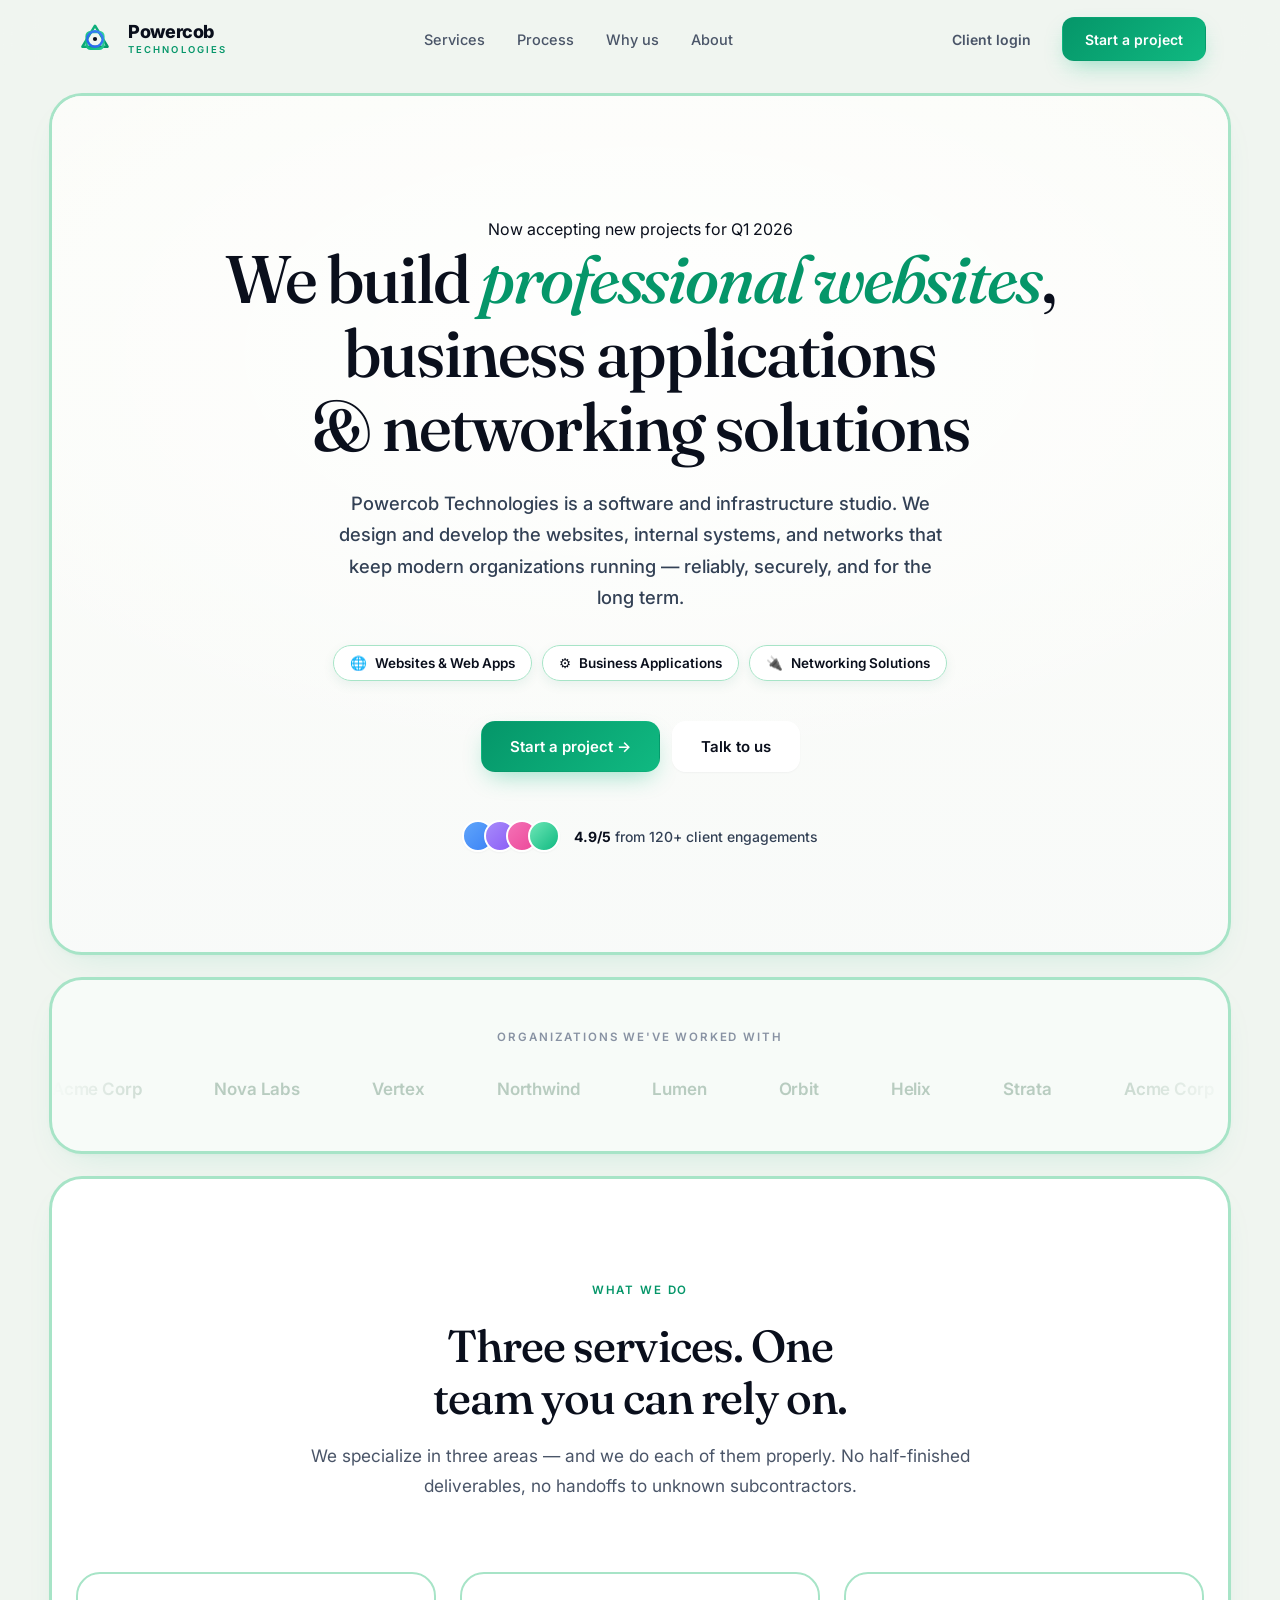
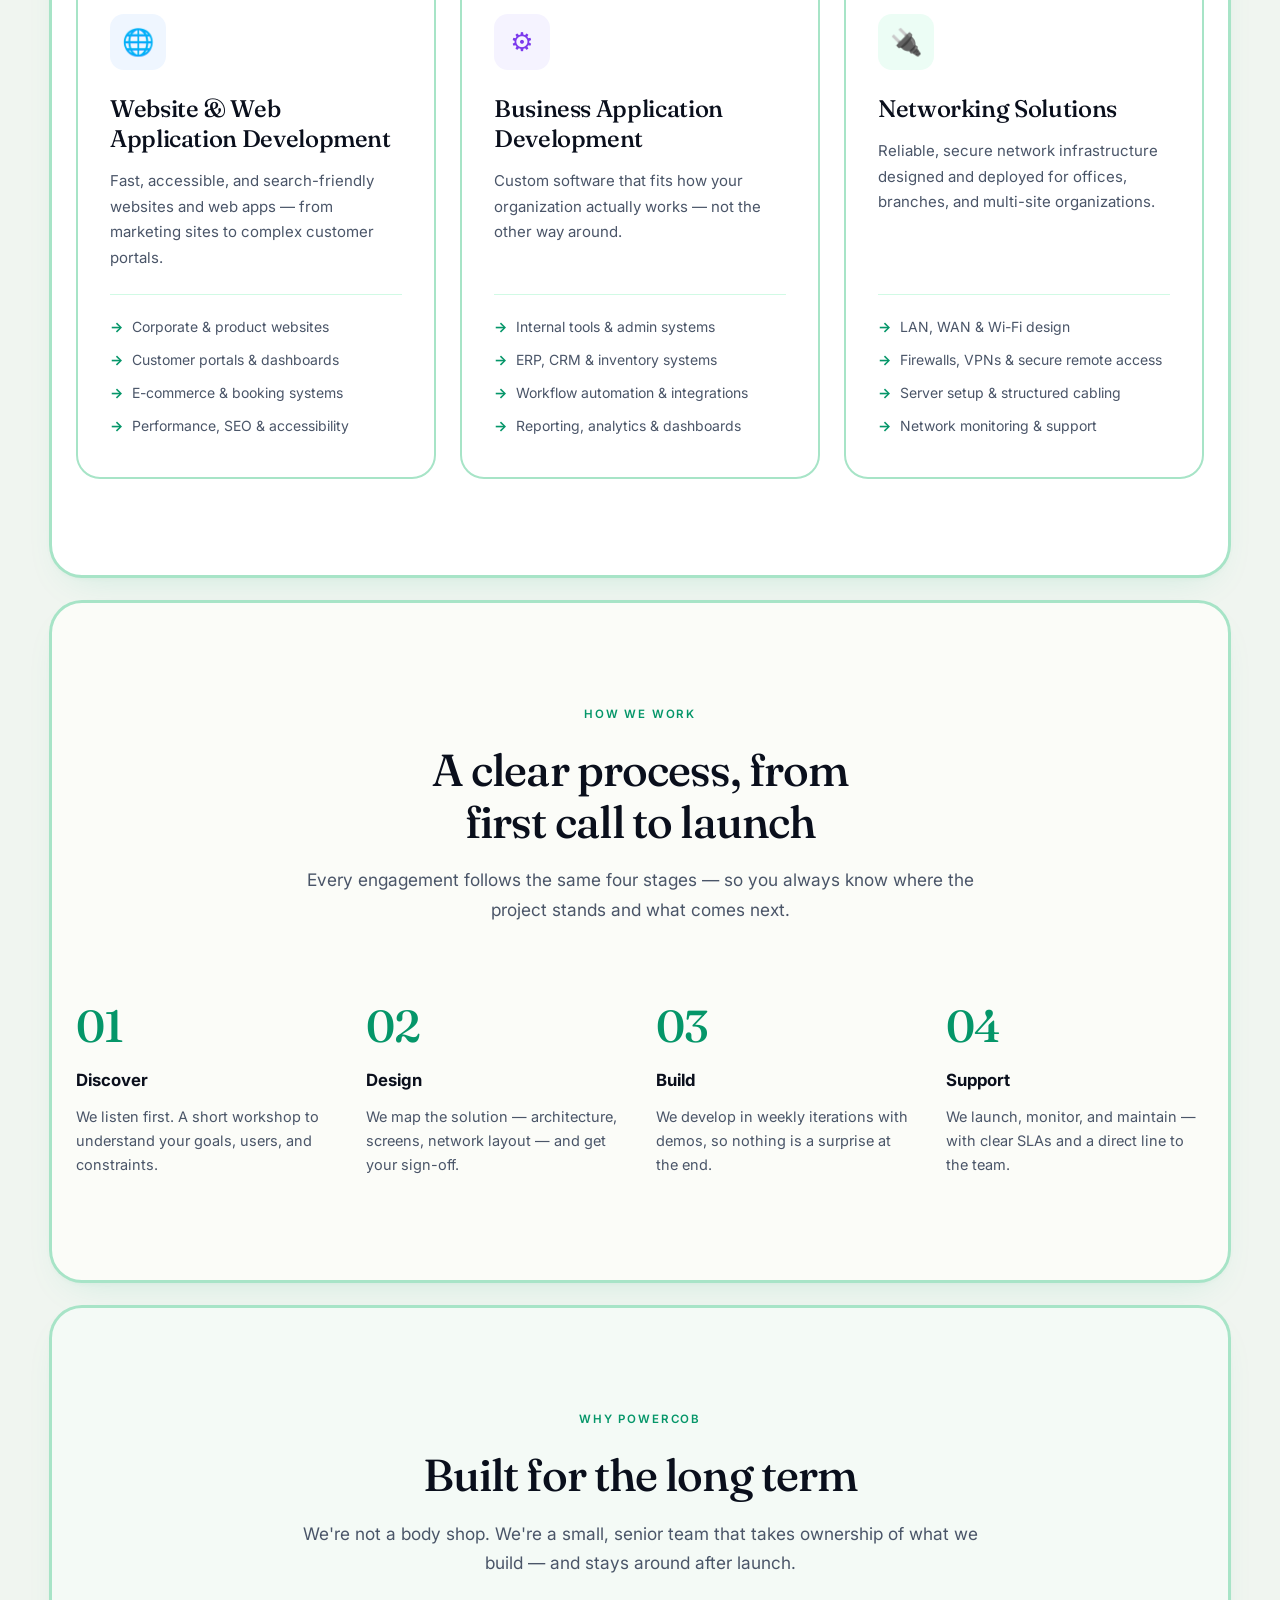
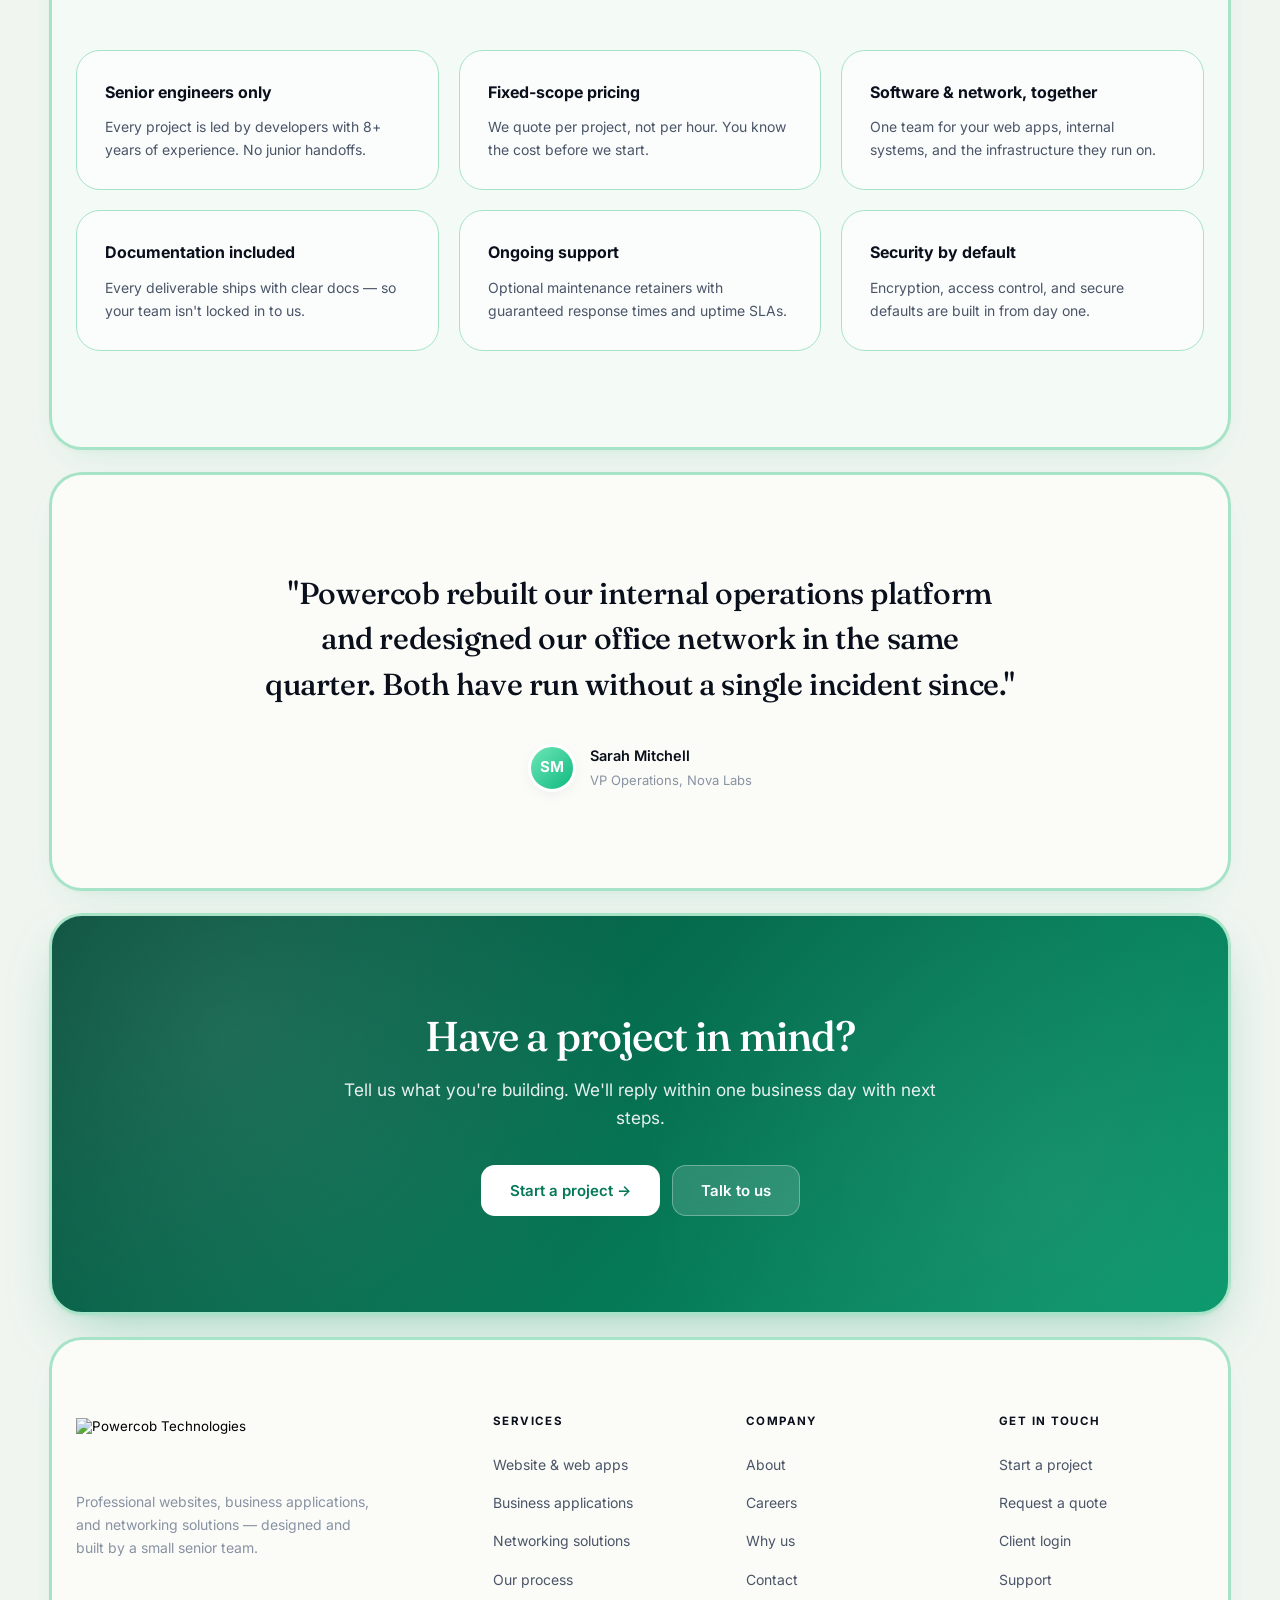
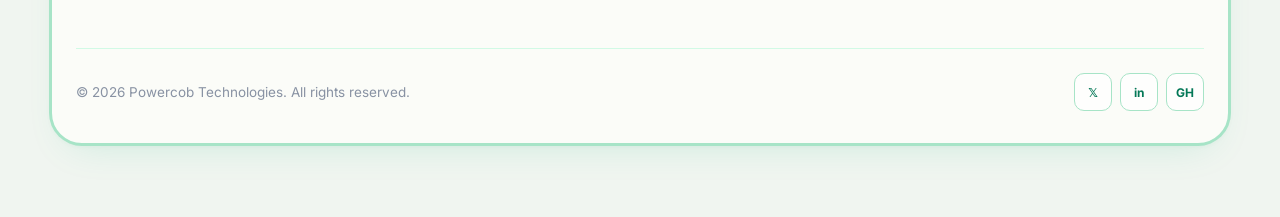
==== index.html @ 44a6273c "Initial commit" ====
<!DOCTYPE html>
<html lang="en">
<head>
  <meta charset="UTF-8" />
  <meta name="viewport" content="width=device-width, initial-scale=1.0" />
  <title>Powercob Technologies — Websites, Business Apps & Networking Solutions</title>
  <meta name="description" content="Powercob Technologies develops professional websites, business applications, and networking solutions for organizations that need reliable, well-built software and infrastructure." />

  <link rel="icon" href="data:image/svg+xml,<svg xmlns='http://www.w3.org/2000/svg' viewBox='0 0 100 100'><defs><linearGradient id='g' x1='0' y1='0' x2='1' y2='1'><stop offset='0%25' stop-color='%2310b981'/><stop offset='100%25' stop-color='%232563eb'/></linearGradient></defs><rect width='100' height='100' rx='22' fill='url(%23g)'/><g fill='none' stroke='%23fff' stroke-width='7' stroke-linecap='round' stroke-linejoin='round'><path d='M35 32 L35 68 L62 50 Z'/><circle cx='68' cy='32' r='7'/><circle cx='68' cy='68' r='7'/></g></svg>" />

  <!-- Preload the hero image for instant sharp render -->
  <link rel="preload" as="image" href="https://i.postimg.cc/dVnPD75R/Powercob-Technologies-Office-Hero.png" fetchpriority="high" />

  <link rel="preconnect" href="https://fonts.googleapis.com" />
  <link rel="preconnect" href="https://fonts.gstatic.com" crossorigin />
  <link href="https://fonts.googleapis.com/css2?family=Inter:wght@400;500;600;700;800&family=Fraunces:opsz,wght@9..144,400;9..144,500;9..144,600&display=swap" rel="stylesheet" />

  <style>
    /* ============================================================
       TOKENS
    ============================================================ */
    :root {
      --page-bg: #f0f5f0;
      --panel: #ffffff;
      --panel-soft: #f7fbf8;
      --panel-warm: #fbfcf8;
      --panel-cool: #f4faf6;

      --green: #10b981;
      --green-2: #059669;
      --green-deep: #047857;
      --green-soft: #d1fae5;
      --green-glow: rgba(16, 185, 129, .18);
      --green-border: #a7e4c7;
      --green-border-strong: #6ee7b7;

      --border: #e6e9ef;
      --border-strong: #d1d7e0;
      --text: #0a0f1c;
      --text-soft: #4a5568;
      --muted: #8892a3;

      --radius-panel: 32px;
      --radius-lg: 24px;
      --radius: 16px;
      --maxw: 1180px;
      --gutter: 24px;

      --shadow-sm: 0 1px 2px rgba(15,23,42,.04);
      --shadow-md: 0 4px 16px -4px rgba(15,23,42,.08);
      --shadow-lg: 0 24px 60px -20px rgba(15,23,42,.14);
      --shadow-panel:
        0 0 0 1px var(--green-border),
        0 2px 4px rgba(4,120,87,.04),
        0 16px 40px -20px var(--green-glow);

      /* Hero background image */
      --hero-image: url("https://i.postimg.cc/dVnPD75R/Powercob-Technologies-Office-Hero.png");
    }

    /* ============================================================
       RESET
    ============================================================ */
    *, *::before, *::after { box-sizing: border-box; margin: 0; padding: 0; }
    html { scroll-behavior: smooth; -webkit-text-size-adjust: 100%; }
    body {
      font-family: "Inter", system-ui, -apple-system, sans-serif;
      background: var(--page-bg);
      color: var(--text);
      -webkit-font-smoothing: antialiased;
      line-height: 1.65;
      overflow-x: hidden;
      padding-bottom: 48px;
    }
    body.modal-open { overflow: hidden; }
    body.splash-active { overflow: hidden; }
    img, svg { max-width: 100%; display: block; }
    a { color: inherit; text-decoration: none; }
    ul { list-style: none; }
    button { font-family: inherit; cursor: pointer; }

    .container {
      max-width: var(--maxw);
      margin: 0 auto;
      padding: 0 var(--gutter);
      width: 100%;
    }

    /* ============================================================
       SPLASH
    ============================================================ */
    .splash {
      position: fixed; inset: 0; z-index: 9999;
      display: flex; align-items: center; justify-content: center; flex-direction: column;
      background:
        radial-gradient(ellipse 70% 60% at 50% 40%, rgba(16,185,129,.18), transparent 70%),
        radial-gradient(ellipse 50% 50% at 80% 20%, rgba(37,99,235,.12), transparent 70%),
        #0a1f17;
      color: #fff;
      transition: opacity .8s ease, visibility .8s;
      cursor: pointer;
    }
    .splash.fade-out { opacity: 0; visibility: hidden; pointer-events: none; }
    .splash::before {
      content: "";
      position: absolute; inset: 0;
      background-image:
        linear-gradient(rgba(16,185,129,.06) 1px, transparent 1px),
        linear-gradient(90deg, rgba(16,185,129,.06) 1px, transparent 1px);
      background-size: 48px 48px;
      mask-image: radial-gradient(ellipse 70% 60% at 50% 50%, #000 30%, transparent 75%);
      -webkit-mask-image: radial-gradient(ellipse 70% 60% at 50% 50%, #000 30%, transparent 75%);
      pointer-events: none;
    }
    .splash-inner {
      position: relative; z-index: 1;
      display: flex; flex-direction: column; align-items: center; gap: 40px;
    }
    .splash-logo {
      width: clamp(140px, 22vw, 220px); height: auto;
      animation: logoAppear 1.2s cubic-bezier(.2,.8,.2,1) both;
      filter: drop-shadow(0 20px 60px rgba(16,185,129,.45));
    }
    .splash-logo .draw-shape {
      stroke-dasharray: 200; stroke-dashoffset: 200;
      animation: drawStroke 1.6s cubic-bezier(.2,.8,.2,1) forwards;
    }
    .splash-logo .draw-shape:nth-child(1) { animation-delay: .3s; }
    .splash-logo .draw-shape:nth-child(2) { animation-delay: .55s; }
    .splash-logo .draw-shape:nth-child(3) { animation-delay: .8s; }
    .splash-logo .draw-shape:nth-child(4) { animation-delay: 1.05s; }
    .splash-logo .draw-shape:nth-child(5) { animation-delay: 1.3s; }
    @keyframes drawStroke { to { stroke-dashoffset: 0; } }
    @keyframes logoAppear { from { opacity: 0; transform: scale(.9); } to { opacity: 1; transform: scale(1); } }
    .splash-wordmark {
      text-align: center; opacity: 0;
      animation: fadeUp .8s cubic-bezier(.2,.8,.2,1) 1.8s forwards;
    }
    .splash-wordmark h1 {
      font-family: "Fraunces", Georgia, serif;
      font-size: clamp(1.4rem, 3.2vw, 2rem);
      font-weight: 500; letter-spacing: -.02em;
      margin-bottom: 10px; color: #fff;
    }
    .splash-wordmark p {
      font-size: 11.5px; font-weight: 600;
      letter-spacing: .32em; text-transform: uppercase;
      color: var(--green-border-strong);
    }
    @keyframes fadeUp { from { opacity: 0; transform: translateY(8px); } to { opacity: 1; transform: none; } }
    .splash-bar {
      width: clamp(180px, 32vw, 280px); height: 2px;
      background: rgba(255,255,255,.12);
      border-radius: 999px; overflow: hidden;
      opacity: 0;
      animation: fadeUp .6s ease 2.2s forwards;
    }
    .splash-bar::after {
      content: ""; display: block; height: 100%; width: 0;
      background: linear-gradient(90deg, var(--green), var(--green-border-strong));
      border-radius: 999px;
      animation: loadBar 2.6s cubic-bezier(.4,0,.2,1) 2.2s forwards;
    }
    @keyframes loadBar { to { width: 100%; } }
    .splash-skip {
      position: absolute; bottom: 32px; left: 50%; transform: translateX(-50%);
      font-size: 11.5px; letter-spacing: .18em; text-transform: uppercase;
      color: rgba(255,255,255,.4);
      opacity: 0;
      animation: fadeUp .6s ease 2.8s forwards;
      z-index: 1;
    }
    @media (prefers-reduced-motion: reduce) {
      .splash-logo .draw-shape { animation: none; stroke-dashoffset: 0; }
      .splash-logo { animation: none; opacity: 1; }
      .splash-wordmark { animation: none; opacity: 1; }
      .splash-bar { animation: none; opacity: 1; }
      .splash-bar::after { animation: none; width: 100%; }
      .splash-skip { animation: none; opacity: 1; }
      .splash { transition: none; }
    }

    /* ============================================================
       BUTTONS
    ============================================================ */
    .btn {
      display: inline-flex; align-items: center; justify-content: center; gap: 8px;
      padding: 12px 22px; border-radius: 12px; font-weight: 600; font-size: 14px;
      transition: transform .2s cubic-bezier(.2,.8,.2,1), box-shadow .2s, background .2s, border-color .2s;
      border: 1px solid transparent; white-space: nowrap;
      min-height: 44px;
    }
    .btn:disabled { opacity: .6; cursor: not-allowed; transform: none !important; }
    .btn-primary { background: var(--text); color: #fff; box-shadow: 0 8px 20px -8px rgba(10,15,28,.4); }
    .btn-primary:hover { transform: translateY(-2px); box-shadow: 0 14px 28px -8px rgba(10,15,28,.5); background: #1a2333; }
    .btn-gradient {
      background: linear-gradient(135deg, var(--green-2), var(--green));
      color: #fff;
      box-shadow: 0 10px 24px -8px rgba(16,185,129,.45);
    }
    .btn-gradient:hover { transform: translateY(-2px); box-shadow: 0 16px 32px -8px rgba(16,185,129,.55); }
    .btn-ghost { color: var(--text-soft); background: transparent; }
    .btn-ghost:hover { color: var(--text); background: rgba(10,15,28,.05); }
    .btn-outline {
      background: #fff; color: var(--text);
      border-color: var(--border-strong);
      box-shadow: var(--shadow-sm);
    }
    .btn-outline:hover { border-color: var(--green-2); color: var(--green-deep); transform: translateY(-2px); box-shadow: var(--shadow-md); }
    .btn-lg { padding: 15px 28px; font-size: 15px; border-radius: 14px; min-height: 50px; }
    .btn-block { width: 100%; }
    .btn-white { background: #fff; color: var(--green-deep); }
    .btn-white:hover { background: #f4f6f9; transform: translateY(-2px); }
    .btn-glass {
      background: rgba(255,255,255,.15); color: #fff;
      border-color: rgba(255,255,255,.3);
      backdrop-filter: blur(10px);
    }
    .btn-glass:hover { background: rgba(255,255,255,.25); transform: translateY(-2px); }

    .spinner {
      width: 16px; height: 16px;
      border: 2px solid rgba(255,255,255,.4);
      border-top-color: #fff;
      border-radius: 50%;
      animation: spin .8s linear infinite;
    }
    @keyframes spin { to { transform: rotate(360deg); } }

    /* ============================================================
       HEADER
    ============================================================ */
    .site-header {
      position: fixed; inset: 0 0 auto 0; z-index: 100;
      transition: background .3s, box-shadow .3s, backdrop-filter .3s;
      background: rgba(240,245,240,.6);
      backdrop-filter: blur(16px);
      -webkit-backdrop-filter: blur(16px);
    }
    .site-header.scrolled {
      background: rgba(240,245,240,.94);
      box-shadow: 0 1px 0 rgba(16,185,129,.18), 0 8px 24px -16px rgba(15,23,42,.12);
    }
    .header-inner {
      display: flex; align-items: center; justify-content: space-between;
      height: 78px;
    }

    .logo { display: inline-flex; align-items: center; gap: 12px; }
    .logo-mark {
      width: 42px; height: 42px;
      display: block; flex-shrink: 0;
      transition: transform .3s;
    }
    .logo:hover .logo-mark { transform: rotate(-6deg) scale(1.05); }
    .logo-text { display: flex; flex-direction: column; line-height: 1; }
    .logo-text strong {
      font-family: "Inter", system-ui, sans-serif;
      font-size: 18px; font-weight: 800;
      letter-spacing: -.02em; color: var(--text);
    }
    .logo-text span {
      font-size: 9.5px; font-weight: 600;
      letter-spacing: .22em; text-transform: uppercase;
      color: var(--green-2); margin-top: 4px;
    }

    .main-nav ul { display: flex; gap: 4px; }
    .main-nav a, .main-nav button {
      color: var(--text-soft); font-size: 14.5px; font-weight: 500;
      padding: 8px 14px; border-radius: 8px;
      transition: color .2s, background .2s;
      background: transparent; border: 0;
    }
    .main-nav a:hover, .main-nav button:hover { color: var(--green-deep); background: rgba(16,185,129,.1); }

    .header-actions { display: flex; align-items: center; gap: 8px; }

    .nav-toggle {
      display: none; background: none; border: 0; padding: 10px;
      border-radius: 8px; min-width: 44px; min-height: 44px;
      align-items: center; justify-content: center; flex-direction: column;
    }
    .nav-toggle:hover { background: rgba(10,15,28,.05); }
    .nav-toggle span {
      display: block; width: 22px; height: 2px;
      background: var(--text); margin: 2.5px 0; border-radius: 2px;
      transition: .3s;
    }

    /* ============================================================
       PANELS
    ============================================================ */
    .panel {
      background: var(--panel);
      border: 2px solid var(--green-border);
      border-radius: var(--radius-panel);
      box-shadow: var(--shadow-panel);
      padding: 96px 0;
      margin: 24px auto;
      max-width: var(--maxw);
      overflow: hidden;
      position: relative;
      transition: border-color .3s, box-shadow .3s;
    }
    .panel:hover {
      border-color: var(--green-border-strong);
      box-shadow:
        0 0 0 1px var(--green-border-strong),
        0 2px 4px rgba(4,120,87,.05),
        0 20px 48px -20px rgba(16,185,129,.28);
    }
    .panel-warm { background: var(--panel-warm); }
    .panel-soft { background: var(--panel-soft); }
    .panel-cool { background: var(--panel-cool); }
    .panel-dark {
      background: linear-gradient(135deg, #064e3b 0%, #059669 100%);
      color: #fff; border-color: var(--green-border);
      box-shadow:
        0 0 0 1px var(--green-border),
        0 2px 4px rgba(4,120,87,.08),
        0 24px 60px -20px rgba(5,150,105,.4);
    }
    .panel-dark:hover {
      border-color: var(--green-border-strong);
      box-shadow:
        0 0 0 1px var(--green-border-strong),
        0 24px 60px -20px rgba(5,150,105,.5);
    }
    .panel-dark::before {
      content: "";
      position: absolute; inset: 0;
      background-image:
        radial-gradient(circle at 15% 30%, rgba(255,255,255,.1), transparent 40%),
        radial-gradient(circle at 85% 70%, rgba(255,255,255,.07), transparent 40%);
      pointer-events: none;
    }

    /* ============================================================
       HERO — Fixed Background & Overlay
    ============================================================ */
    .hero-panel {
      margin-top: 94px;
      padding: 120px 0 100px;
      text-align: center;
      position: relative;
      isolation: isolate;
      border-radius: var(--radius-panel);
      overflow: hidden;

      /* Image layer */
      background-image: var(--hero-image);
      background-size: cover;
      background-position: center bottom; /* Keeps the laptop visible at the bottom */
      background-repeat: no-repeat;
      background-color: #f8faf9; 
      image-rendering: -webkit-optimize-contrast;
    }

    /* Gradient Overlay: White at top (for text), clear at bottom (for image) */
    .hero-panel::before {
      content: "";
      position: absolute; inset: 0;
      background: linear-gradient(
        180deg, 
        rgba(251, 252, 248, 0.98) 0%,     /* Solid white top */
        rgba(251, 252, 248, 0.90) 35%,    /* Fades slightly down to the text */
        rgba(251, 252, 248, 0.50) 65%,    /* Lighter in the middle */
        rgba(251, 252, 248, 0.10) 100%    /* Almost clear at the bottom */
      );
      pointer-events: none;
      z-index: 0;
    }

    /* Soft radial glow right behind the text for extra legibility */
    .hero-panel::after {
      content: "";
      position: absolute; inset: 0;
      background: radial-gradient(
        ellipse 70% 50% at 50% 30%,
        rgba(255, 255, 255, 0.9) 0%,
        rgba(255, 255, 255, 0.4) 60%,
        transparent 100%
      );
      pointer-events: none;
      z-index: 0;
    }

    .hero-inner {
      max-width: 900px;
      margin: 0 auto;
      position: relative;
      z-index: 1;
    }

    .hero-title {
      font-family: "Fraunces", Georgia, serif;
      font-size: clamp(2.2rem, 5.5vw, 4.2rem);
      line-height: 1.1;
      letter-spacing: -.03em;
      font-weight: 500;
      color: #0a0f1c;
      text-wrap: balance;
      text-shadow: 0 2px 10px rgba(255, 255, 255, 0.8); /* Softer, wider shadow */
    }
    .hero-title em {
      font-style: italic;
      color: var(--green-2);
    }

    .hero-sub {
      margin: 24px auto 0;
      font-size: clamp(1rem, 1.6vw, 1.15rem);
      line-height: 1.7;
      color: #334155;
      max-width: 640px;
      font-weight: 500;
      text-wrap: pretty;
      text-shadow: 0 1px 8px rgba(255, 255, 255, 1);
    }

    .hero-pillars {
      display: flex; flex-wrap: wrap; justify-content: center;
      gap: 10px; margin-top: 32px;
    }
    
    .pillar {
      display: inline-flex; align-items: center; gap: 8px;
      padding: 9px 16px; border-radius: 999px;
      background: rgba(255,255,255,.95);
      border: 1px solid var(--green-border);
      font-size: 13.5px; font-weight: 600;
      color: var(--text);
      box-shadow: 0 4px 12px rgba(4,120,87,.08);
      backdrop-filter: blur(8px);
      -webkit-backdrop-filter: blur(8px);
      white-space: nowrap;
      transition: border-color .2s, background .2s;
    }
    .pillar:hover { border-color: var(--green-border-strong); background: #fff; transform: translateY(-1px); }

    .hero-ctas {
      display: flex; gap: 12px; margin-top: 40px;
      justify-content: center; flex-wrap: wrap;
    }
    
    /* Give the buttons a slight glass look so they stand out on the desk */
    .hero-ctas .btn-outline {
      background: rgba(255,255,255, 0.9);
      backdrop-filter: blur(4px);
      border-color: rgba(255,255,255, 0.8);
    }

    .hero-proof {
      display: flex; align-items: center; justify-content: center;
      gap: 14px; margin-top: 48px;
      color: #334155; font-size: 14px; font-weight: 500;
      flex-wrap: wrap;
      text-shadow: 0 1px 4px rgba(255, 255, 255, 1);
    }
    .avatars { display: flex; }
    .avatars span {
      width: 32px; height: 32px; border-radius: 50%;
      border: 2.5px solid #fff; margin-left: -10px;
      box-shadow: var(--shadow-sm);
    }
    .avatars span:nth-child(1) { background: linear-gradient(135deg, #60a5fa, #3b82f6); }
    .avatars span:nth-child(2) { background: linear-gradient(135deg, #a78bfa, #8b5cf6); }
    .avatars span:nth-child(3) { background: linear-gradient(135deg, #f472b6, #ec4899); }
    .avatars span:nth-child(4) { background: linear-gradient(135deg, #6ee7b7, #10b981); }
    .avatars span:first-child { margin-left: 0; }
    .hero-proof strong { color: var(--text); font-weight: 700; }

    .hero-inner > * {
      opacity: 0; transform: translateY(16px);
      animation: rise 1s cubic-bezier(.2,.8,.2,1) forwards;
    }
    .hero-inner > *:nth-child(1){animation-delay:5.4s}
    .hero-inner > *:nth-child(2){animation-delay:5.55s}
    .hero-inner > *:nth-child(3){animation-delay:5.7s}
    .hero-inner > *:nth-child(4){animation-delay:5.8s}
    .hero-inner > *:nth-child(5){animation-delay:5.9s}
    .hero-inner > *:nth-child(6){animation-delay:6s}
    @keyframes rise { to { opacity: 1; transform: none; } }

    /* Mobile adjustments for hero */
    @media (max-width: 640px) {
      .hero-panel::before {
        background: linear-gradient(
          180deg, 
          rgba(251, 252, 248, 0.98) 0%,     
          rgba(251, 252, 248, 0.95) 50%,    
          rgba(251, 252, 248, 0.80) 100%    
        );
      }
    }

    .section-head {
      text-align: center;
      max-width: 700px;
      margin: 0 auto clamp(40px, 7vw, 72px);
    }
    .section-tag {
      display: inline-block;
      font-size: 11.5px; font-weight: 600;
      text-transform: uppercase; letter-spacing: .16em;
      color: var(--green-2); margin-bottom: 20px;
    }
    .section-title {
      font-family: "Fraunces", Georgia, serif;
      font-size: clamp(1.7rem, 4vw, 2.8rem);
      font-weight: 500; letter-spacing: -.02em;
      line-height: 1.15; color: var(--text);
      text-wrap: balance;
    }
    .section-sub {
      margin-top: 18px;
      font-size: clamp(0.98rem, 1.4vw, 1.08rem);
      color: var(--text-soft);
      line-height: 1.7;
      text-wrap: pretty;
    }

    .trusted-panel { padding: 48px 0; }
    .trusted-label {
      text-align: center;
      font-size: 11.5px; font-weight: 600;
      color: var(--muted);
      text-transform: uppercase; letter-spacing: .16em;
      margin-bottom: 28px;
    }
    .marquee {
      display: flex; overflow: hidden;
      mask-image: linear-gradient(90deg, transparent, #000 12%, #000 88%, transparent);
      -webkit-mask-image: linear-gradient(90deg, transparent, #000 12%, #000 88%, transparent);
    }
    .marquee-track {
      display: flex; gap: 72px;
      padding-right: 72px;
      animation: scroll 40s linear infinite;
      flex-shrink: 0;
    }
    .marquee-track span {
      font-size: 17px; font-weight: 600;
      color: #b8ccc0; letter-spacing: -.01em;
      white-space: nowrap; transition: color .3s;
    }
    .marquee-track span:hover { color: var(--green-2); }
    @keyframes scroll { to { transform: translateX(-100%); } }

    .service-grid {
      display: grid; grid-template-columns: repeat(3, 1fr);
      gap: 24px;
    }
    .service {
      background: #fff;
      border: 2px solid var(--green-border);
      border-radius: var(--radius-lg);
      padding: 40px 32px;
      transition: transform .3s cubic-bezier(.2,.8,.2,1), box-shadow .3s, border-color .3s;
      display: flex; flex-direction: column;
      cursor: pointer;
    }
    .service:hover {
      transform: translateY(-4px);
      box-shadow: 0 20px 48px -20px rgba(16,185,129,.28);
      border-color: var(--green-border-strong);
    }
    .service:focus-visible { outline: 3px solid var(--green-2); outline-offset: 4px; }
    .service-icon {
      width: 56px; height: 56px;
      display: grid; place-items: center;
      border-radius: 14px; font-size: 26px;
      margin-bottom: 24px;
    }
    .service h3 {
      font-family: "Fraunces", Georgia, serif;
      font-size: clamp(1.2rem, 2vw, 1.5rem);
      font-weight: 500; letter-spacing: -.015em;
      margin-bottom: 14px; color: var(--text);
      line-height: 1.25;
    }
    .service p { color: var(--text-soft); font-size: 15px; line-height: 1.7; margin-bottom: 24px; }
    .service-list {
      display: flex; flex-direction: column; gap: 10px;
      margin-top: auto; padding-top: 20px;
      border-top: 1px solid var(--green-soft);
    }
    .service-list li {
      color: var(--text-soft); font-size: 14px;
      padding-left: 22px; position: relative;
    }
    .service-list li::before {
      content: "→"; position: absolute; left: 0;
      color: var(--green-2); font-weight: 700;
    }
    .service-icon.blue { background: #eff6ff; color: #2563eb; }
    .service-icon.purple { background: #f5f3ff; color: #7c3aed; }
    .service-icon.green { background: #ecfdf5; color: #059669; }

    .steps {
      display: grid; grid-template-columns: repeat(4, 1fr);
      gap: 32px;
    }
    .step { padding: 8px 0; }
    .step-num {
      font-family: "Fraunces", Georgia, serif;
      font-size: clamp(2rem, 4vw, 2.8rem);
      font-weight: 500; color: var(--green-2);
      line-height: 1; letter-spacing: -.02em;
      margin-bottom: 18px; display: block;
    }
    .step h3 { font-size: 1.05rem; font-weight: 700; margin-bottom: 10px; color: var(--text); }
    .step p { color: var(--text-soft); font-size: 14.5px; line-height: 1.65; }

    .why-grid {
      display: grid; grid-template-columns: repeat(3, 1fr);
      gap: 20px;
    }
    .why-item {
      padding: 28px;
      background: rgba(255,255,255,.7);
      border: 1.5px solid var(--green-border);
      border-radius: var(--radius-lg);
      transition: background .3s, border-color .3s;
    }
    .why-item:hover { background: #fff; border-color: var(--green-border-strong); }
    .why-item h3 { font-size: 1rem; font-weight: 700; margin-bottom: 10px; color: var(--text); }
    .why-item p { color: var(--text-soft); font-size: 14px; line-height: 1.65; }

    .quote-wrap { max-width: 780px; margin: 0 auto; text-align: center; }
    .quote {
      font-family: "Fraunces", Georgia, serif;
      font-size: clamp(1.2rem, 3vw, 1.9rem);
      font-weight: 500; line-height: 1.5;
      color: var(--text); letter-spacing: -.015em;
      text-wrap: balance;
    }
    .quote-author {
      display: inline-flex; align-items: center; gap: 14px;
      margin-top: 36px;
      color: var(--text-soft); font-size: 14px;
      flex-wrap: wrap; justify-content: center;
    }
    .quote-avatar {
      width: 48px; height: 48px;
      border-radius: 50%;
      background: linear-gradient(135deg, #6ee7b7, #10b981);
      display: grid; place-items: center;
      font-weight: 700; color: #fff; font-size: 15px;
      border: 3px solid #fff;
      box-shadow: var(--shadow-md);
      flex-shrink: 0;
    }
    .quote-author > div { text-align: left; }
    .quote-author strong { display: block; color: var(--text); font-size: 14.5px; font-weight: 600; }
    .quote-author span { color: var(--muted); font-size: 13px; }

    .cta-panel { padding: 96px 0; text-align: center; }
    .cta-inner { position: relative; z-index: 1; max-width: 640px; margin: 0 auto; }
    .cta-inner h2 {
      font-family: "Fraunces", Georgia, serif;
      font-size: clamp(1.6rem, 3.8vw, 2.6rem);
      font-weight: 500; letter-spacing: -.02em;
      margin-bottom: 14px; line-height: 1.2;
      text-wrap: balance;
    }
    .cta-inner p {
      color: rgba(255,255,255,.9);
      font-size: clamp(0.98rem, 1.4vw, 1.08rem);
      margin-bottom: 32px;
    }
    .cta-actions { display: flex; gap: 12px; justify-content: center; flex-wrap: wrap; }

    .footer-panel { padding: 72px 0 0; }
    .footer-grid {
      display: grid; grid-template-columns: 1.8fr 1fr 1fr 1fr;
      gap: 48px; padding-bottom: 56px;
    }
    
    /* ============================================================
       FOOTER LOGO IMAGE STYLES
    ============================================================ */
    .footer-logo-wrap {
      display: inline-flex; align-items: center; 
      margin-bottom: 18px;
      background: none; border: 0; padding: 0; cursor: pointer;
      text-decoration: none;
    }
    .footer-logo-img {
      height: 54px; /* Adjust height as needed */
      width: auto;
      max-width: 260px;
      object-fit: contain;
      /* If your image has a white background, 'multiply' blends it perfectly into the footer */
      mix-blend-mode: multiply; 
    }
    
    .footer-tagline { color: var(--muted); font-size: 14px; max-width: 300px; line-height: 1.65; }
    .footer-col h4 {
      font-size: 11.5px; font-weight: 700;
      text-transform: uppercase; letter-spacing: .12em;
      color: var(--text); margin-bottom: 20px;
    }
    .footer-col ul { display: flex; flex-direction: column; gap: 12px; }
    .footer-col a, .footer-col button {
      color: var(--text-soft); font-size: 14px;
      transition: color .2s;
      background: none; border: 0; padding: 0; text-align: left;
      min-height: 24px;
    }
    .footer-col a:hover, .footer-col button:hover { color: var(--green-2); }
    .footer-bottom {
      display: flex; align-items: center; justify-content: space-between;
      gap: 16px; flex-wrap: wrap;
      padding: 24px 0 32px;
      border-top: 1px solid var(--green-soft);
      color: var(--muted); font-size: 13.5px;
    }
    .footer-social { display: flex; gap: 8px; }
    .footer-social button {
      width: 38px; height: 38px;
      display: grid; place-items: center;
      border-radius: 10px;
      background: rgba(255,255,255,.8);
      border: 1.5px solid var(--green-border);
      color: var(--green-deep); font-size: 12px; font-weight: 700;
      transition: background .2s, color .2s, transform .2s, border-color .2s;
    }
    .footer-social button:hover { background: var(--green-2); color: #fff; border-color: var(--green-2); transform: translateY(-2px); }

    /* ============================================================
       MODALS
    ============================================================ */
    .modal-overlay {
      position: fixed; inset: 0;
      background: rgba(10,15,28,.55);
      backdrop-filter: blur(8px);
      -webkit-backdrop-filter: blur(8px);
      z-index: 1000;
      display: flex; align-items: center; justify-content: center;
      padding: 20px;
      opacity: 0; pointer-events: none;
      transition: opacity .3s ease;
      overflow-y: auto;
    }
    .modal-overlay.active { opacity: 1; pointer-events: auto; }
    .modal {
      background: #fff;
      border: 2px solid var(--green-border);
      border-radius: 24px;
      width: 100%;
      max-width: 560px;
      max-height: calc(100vh - 40px);
      overflow-y: auto;
      box-shadow:
        0 0 0 1px var(--green-border),
        0 40px 100px -20px rgba(4,120,87,.35);
      transform: translateY(16px) scale(.97);
      transition: transform .35s cubic-bezier(.2,.8,.2,1);
      position: relative;
      margin: auto;
    }
    .modal-overlay.active .modal { transform: none; }

    .modal-brand {
      display: flex; align-items: center; gap: 10px;
      padding: 18px 22px;
      background: linear-gradient(180deg, var(--panel-soft), #ffffff);
      border-bottom: 1.5px solid var(--green-border);
      border-radius: 22px 22px 0 0;
    }
    .modal-brand .logo-mark { width: 30px; height: 30px; flex-shrink: 0; }
    .modal-brand .logo-text strong { font-size: 14px; letter-spacing: -.01em; }
    .modal-brand .logo-text span { font-size: 8.5px; letter-spacing: .2em; margin-top: 2px; }
    .modal-brand-tag {
      margin-left: auto;
      font-size: 10px; font-weight: 600;
      letter-spacing: .12em; text-transform: uppercase;
      color: var(--green-deep);
      background: var(--green-soft);
      padding: 4px 10px;
      border-radius: 999px;
      white-space: nowrap;
    }

    .modal-close {
      position: absolute; top: 14px; right: 14px;
      width: 36px; height: 36px;
      display: grid; place-items: center;
      border-radius: 10px;
      background: var(--green-soft);
      color: var(--green-deep);
      border: 0;
      font-size: 15px; font-weight: 600;
      transition: background .2s, color .2s, transform .2s;
      z-index: 3;
    }
    .modal-close:hover { background: var(--green-2); color: #fff; transform: rotate(90deg); }

    .modal-body { padding: 32px 44px 44px; }
    .modal-head { margin-bottom: 24px; }
    .modal-head h2 {
      font-family: "Fraunces", Georgia, serif;
      font-size: clamp(1.35rem, 3vw, 1.7rem);
      font-weight: 500; letter-spacing: -.02em;
      color: var(--text); margin-bottom: 10px;
      line-height: 1.2;
    }
    .modal-head p { color: var(--text-soft); font-size: 15px; }

    .modal-rich { display: flex; flex-direction: column; gap: 14px; }
    .modal-rich .rich-block {
      padding: 16px 18px;
      background: var(--panel-soft);
      border: 1.5px solid var(--green-border);
      border-radius: 14px;
    }
    .modal-rich .rich-block h3 {
      font-size: 0.97rem; font-weight: 700;
      color: var(--text); margin-bottom: 8px;
      display: flex; align-items: center; gap: 8px;
    }
    .modal-rich .rich-block h3 .ico {
      width: 26px; height: 26px;
      display: grid; place-items: center;
      border-radius: 8px;
      background: var(--green-soft);
      font-size: 13px;
      flex-shrink: 0;
    }
    .modal-rich .rich-block p { color: var(--text-soft); font-size: 13.5px; line-height: 1.65; }
    .modal-rich .rich-block ul {
      margin-top: 8px;
      display: flex; flex-direction: column; gap: 6px;
    }
    .modal-rich .rich-block ul li {
      color: var(--text-soft); font-size: 13px;
      padding-left: 20px; position: relative;
    }
    .modal-rich .rich-block ul li::before {
      content: "✓"; position: absolute; left: 0;
      color: var(--green-2); font-weight: 700;
    }

    .modal-cta-row { display: flex; gap: 10px; margin-top: 8px; flex-wrap: wrap; }
    .modal-cta-row .btn { flex: 1; min-width: 140px; }

    .field { margin-bottom: 16px; }
    .field label {
      display: block;
      font-size: 13px; font-weight: 600;
      color: var(--text);
      margin-bottom: 6px;
    }
    .field label .optional { font-weight: 400; color: var(--muted); font-size: 12px; margin-left: 4px; }
    .field input, .field textarea, .field select {
      width: 100%;
      font-family: inherit;
      font-size: 15px;
      padding: 12px 14px;
      border-radius: 10px;
      border: 1.5px solid var(--border-strong);
      background: #fff;
      color: var(--text);
      transition: border-color .2s, box-shadow .2s;
      min-height: 44px;
    }
    .field input:focus, .field textarea:focus, .field select:focus {
      outline: none;
      border-color: var(--green-2);
      box-shadow: 0 0 0 4px rgba(16,185,129,.15);
    }
    .field textarea { resize: vertical; min-height: 100px; }

    .field-row { display: grid; grid-template-columns: 1fr 1fr; gap: 12px; }

    .modal-footer { margin-top: 20px; display: flex; gap: 10px; flex-wrap: wrap; }
    .modal-footer .btn { flex: 1; min-width: 140px; }
    .modal-note {
      font-size: 12.5px;
      color: var(--muted);
      text-align: center;
      margin-top: 16px;
    }
    .modal-note a, .modal-note button {
      color: var(--green-2); font-weight: 600;
      background: none; border: 0; padding: 0; cursor: pointer;
      font-size: inherit;
    }

    .form-error {
      margin: 4px 0 12px;
      padding: 10px 14px;
      font-size: 13.5px;
      font-weight: 500;
      color: #b91c1c;
      background: #fef2f2;
      border: 1.5px solid #fecaca;
      border-radius: 10px;
    }

    .form-success { text-align: center; padding: 12px 0; display: none; }
    .form-success.show { display: block; }
    .form-success-icon {
      width: 64px; height: 64px;
      margin: 0 auto 20px;
      border-radius: 50%;
      background: var(--green-soft);
      color: var(--green-2);
      display: grid; place-items: center;
      font-size: 28px;
      animation: pop .5s cubic-bezier(.2,.8,.2,1);
    }
    @keyframes pop {
      0% { transform: scale(0); }
      70% { transform: scale(1.1); }
      100% { transform: scale(1); }
    }
    .form-success h3 {
      font-family: "Fraunces", Georgia, serif;
      font-size: 1.4rem; font-weight: 500;
      margin-bottom: 10px;
      color: var(--text);
    }
    .form-success p { color: var(--text-soft); font-size: 15px; margin-bottom: 24px; }

    .honeypot {
      position: absolute; left: -9999px;
      width: 1px; height: 1px;
      overflow: hidden; opacity: 0;
    }

    /* ============================================================
       RESPONSIVE
    ============================================================ */
    @media (min-width: 1440px) {
      :root { --maxw: 1240px; --gutter: 40px; }
      .hero-panel { padding: 140px 0 120px; }
    }
    @media (max-width: 1024px) {
      :root { --gutter: 20px; }
      .panel { padding: 80px 0; border-radius: 28px; margin: 18px auto; }
      .hero-panel { padding: 100px 0 80px; }
      .service-grid { grid-template-columns: 1fr; max-width: 560px; margin: 0 auto; }
      .steps { grid-template-columns: repeat(2, 1fr); gap: 28px 32px; }
      .why-grid { grid-template-columns: repeat(2, 1fr); }
      .footer-grid { grid-template-columns: 1fr 1fr; gap: 40px; }
      .footer-logo-img { height: 44px; }
    }
    @media (max-width: 900px) {
      :root { --gutter: 18px; }
      .main-nav, .header-actions .btn-ghost { display: none; }
      .nav-toggle { display: flex; }
      .logo-mark { width: 38px; height: 38px; }
      .header-inner { height: 68px; }
      .hero-panel { margin-top: 84px; padding: 90px 0 70px; }
      .hero-title { font-size: clamp(1.9rem, 6.5vw, 2.8rem); }
      .panel { padding: 64px 0; border-radius: 24px; margin: 16px auto; }
      .cta-panel { padding: 64px 0; }
      .footer-panel { padding: 56px 0 0; }
    }
    @media (max-width: 640px) {
      :root { --gutter: 14px; }
      body { padding-bottom: 24px; }
      .panel { border-radius: 22px; margin: 12px auto; padding: 56px 0; border-width: 1.5px; }
      .hero-panel { margin-top: 78px; padding: 80px 0 60px; border-radius: 22px; }
      .hero-title { font-size: clamp(1.75rem, 7.5vw, 2.4rem); line-height: 1.12; }
      .hero-sub { font-size: 0.98rem; }
      .hero-proof { flex-direction: column; gap: 10px; text-align: center; margin-top: 36px; }
      .hero-ctas .btn, .cta-actions .btn { flex: 1 1 auto; min-width: 140px; }
      .service { padding: 32px 24px; }
      .steps { grid-template-columns: 1fr; gap: 32px; }
      .why-grid { grid-template-columns: 1fr; }
      .footer-grid { grid-template-columns: 1fr; gap: 32px; }
      .footer-bottom { justify-content: center; text-align: center; }
      .modal-body { padding: 24px 22px 28px; }
      .modal-brand { padding: 14px 18px; border-radius: 20px 20px 0 0; }
      .modal-brand-tag { display: none; }
      .modal-head h2 { font-size: 1.25rem; }
      .modal-footer .btn { min-width: 100%; }
      .quote-author { flex-direction: column; text-align: center; }
      .quote-author > div { text-align: center; }
      .field-row { grid-template-columns: 1fr; }
      .modal-close { top: 10px; right: 10px; width: 34px; height: 34px; }
      .footer-logo-img { height: 50px; }
    }
    @media (max-width: 380px) {
      :root { --gutter: 12px; }
      .panel { border-radius: 20px; padding: 44px 0; }
      .hero-panel { padding: 68px 0 50px; }
      .hero-title { font-size: 1.6rem; }
      .eyebrow { font-size: 12px; padding: 6px 12px 6px 6px; }
      .pillar { font-size: 12.5px; padding: 8px 12px; }
      .btn-lg { padding: 13px 20px; font-size: 14px; }
      .modal-body { padding: 22px 18px 24px; }
      .modal-brand { padding: 12px 16px; }
      .modal-brand .logo-mark { width: 26px; height: 26px; }
      .modal-brand .logo-text strong { font-size: 13px; }
      .modal-brand .logo-text span { font-size: 8px; }
    }
    @media (prefers-reduced-motion: reduce) {
      *, *::before, *::after { animation: none !important; transition: none !important; }
      .hero-inner > * { opacity: 1; transform: none; }
    }
    @media (hover: none) and (pointer: coarse) {
      .btn { min-height: 46px; }
      .main-nav a, .main-nav button, .footer-col a, .footer-col button { min-height: 44px; display: inline-flex; align-items: center; }
    }
  </style>
</head>
<body class="splash-active">

  <!-- SPLASH -->
  <div class="splash" id="splash" role="status" aria-label="Loading Powercob Technologies">
    <div class="splash-inner">
      <svg class="splash-logo" viewBox="0 0 120 120" xmlns="http://www.w3.org/2000/svg" role="img" aria-label="Powercob Technologies logo">
        <defs>
          <linearGradient id="splashGradA" x1="0" y1="0" x2="1" y2="1"><stop offset="0%" stop-color="#10b981"/><stop offset="100%" stop-color="#059669"/></linearGradient>
          <linearGradient id="splashGradB" x1="1" y1="0" x2="0" y2="1"><stop offset="0%" stop-color="#34d399"/><stop offset="100%" stop-color="#10b981"/></linearGradient>
          <linearGradient id="splashGradC" x1="0" y1="1" x2="1" y2="0"><stop offset="0%" stop-color="#2563eb"/><stop offset="100%" stop-color="#3b82f6"/></linearGradient>
        </defs>
        <path class="draw-shape" d="M60 22 L96 82 L24 82 Z" fill="none" stroke="url(#splashGradA)" stroke-width="6" stroke-linejoin="round" stroke-linecap="round"/>
        <rect class="draw-shape" x="36" y="40" width="48" height="48" rx="12" fill="none" stroke="url(#splashGradB)" stroke-width="6" stroke-linejoin="round" stroke-linecap="round"/>
        <circle class="draw-shape" cx="60" cy="60" r="22" fill="none" stroke="url(#splashGradC)" stroke-width="6"/>
        <circle class="draw-shape" cx="60" cy="60" r="6" fill="#ffffff"/>
      </svg>
      <div class="splash-wordmark">
        <h1>Powercob Technologies</h1>
        <p>Websites · Apps · Networks</p>
      </div>
      <div class="splash-bar"></div>
    </div>
    <span class="splash-skip">Tap anywhere to skip</span>
  </div>

  <!-- HEADER -->
  <header class="site-header" id="siteHeader">
    <div class="container header-inner">
      <a href="#" class="logo" aria-label="Powercob Technologies home" data-open-modal="home">
        <svg class="logo-mark" viewBox="0 0 120 120" xmlns="http://www.w3.org/2000/svg" role="img" aria-hidden="true">
          <defs>
            <linearGradient id="hdrGradA" x1="0" y1="0" x2="1" y2="1"><stop offset="0%" stop-color="#10b981"/><stop offset="100%" stop-color="#059669"/></linearGradient>
            <linearGradient id="hdrGradB" x1="1" y1="0" x2="0" y2="1"><stop offset="0%" stop-color="#34d399"/><stop offset="100%" stop-color="#10b981"/></linearGradient>
            <linearGradient id="hdrGradC" x1="0" y1="1" x2="1" y2="0"><stop offset="0%" stop-color="#2563eb"/><stop offset="100%" stop-color="#3b82f6"/></linearGradient>
          </defs>
          <path d="M60 22 L96 82 L24 82 Z" fill="none" stroke="url(#hdrGradA)" stroke-width="7" stroke-linejoin="round"/>
          <rect x="36" y="40" width="48" height="48" rx="12" fill="none" stroke="url(#hdrGradB)" stroke-width="7" stroke-linejoin="round"/>
          <circle cx="60" cy="60" r="22" fill="none" stroke="url(#hdrGradC)" stroke-width="7"/>
          <circle cx="60" cy="60" r="6" fill="#0a0f1c"/>
        </svg>
        <span class="logo-text">
          <strong>Powercob</strong>
          <span>Technologies</span>
        </span>
      </a>

      <nav class="main-nav" aria-label="Primary">
        <ul>
          <li><button data-open-modal="services">Services</button></li>
          <li><button data-open-modal="process">Process</button></li>
          <li><button data-open-modal="why">Why us</button></li>
          <li><button data-open-modal="about">About</button></li>
        </ul>
      </nav>

      <div class="header-actions">
        <button class="btn btn-ghost" data-open-modal="signin">Client login</button>
        <button class="btn btn-gradient" data-open-modal="project">Start a project</button>
        <button class="nav-toggle" aria-label="Open menu" aria-expanded="false">
          <span></span><span></span><span></span>
        </button>
      </div>
    </div>
  </header>

  <!-- HERO -->
  <section class="panel hero-panel">
    <div class="container hero-inner">
      <div class="eyebrow">
        <span class="eyebrow-dot" aria-hidden="true"></span>
        <span>Now accepting new projects for Q1 2026</span>
      </div>

      <h1 class="hero-title">
        We build <em>professional websites</em>, business applications &amp; networking solutions
      </h1>

      <p class="hero-sub">
        Powercob Technologies is a software and infrastructure studio. We design and develop
        the websites, internal systems, and networks that keep modern organizations
        running — reliably, securely, and for the long term.
      </p>

      <div class="hero-pillars" aria-label="Our three core services">
        <button class="pillar" data-open-modal="services"><span aria-hidden="true">🌐</span> Websites &amp; Web Apps</button>
        <button class="pillar" data-open-modal="services"><span aria-hidden="true">⚙️</span> Business Applications</button>
        <button class="pillar" data-open-modal="services"><span aria-hidden="true">🔌</span> Networking Solutions</button>
      </div>

      <div class="hero-ctas">
        <button class="btn btn-gradient btn-lg" data-open-modal="project">Start a project →</button>
        <button class="btn btn-outline btn-lg" data-open-modal="contact">Talk to us</button>
      </div>

      <div class="hero-proof">
        <div class="avatars" aria-hidden="true">
          <span></span><span></span><span></span><span></span>
        </div>
        <span><strong>4.9/5</strong> from 120+ client engagements</span>
      </div>
    </div>
  </section>

  <!-- TRUSTED -->
  <section class="panel panel-soft trusted-panel">
    <div class="container">
      <p class="trusted-label">Organizations we've worked with</p>
    </div>
    <div class="marquee" aria-hidden="true">
      <div class="marquee-track">
        <span>Acme Corp</span><span>Nova Labs</span><span>Vertex</span><span>Northwind</span>
        <span>Lumen</span><span>Orbit</span><span>Helix</span><span>Strata</span>
        <span>Acme Corp</span><span>Nova Labs</span><span>Vertex</span><span>Northwind</span>
        <span>Lumen</span><span>Orbit</span><span>Helix</span><span>Strata</span>
      </div>
    </div>
  </section>

  <!-- SERVICES -->
  <section class="panel" id="services">
    <div class="container">
      <div class="section-head">
        <span class="section-tag">What we do</span>
        <h2 class="section-title">Three services. One team you can rely on.</h2>
        <p class="section-sub">
          We specialize in three areas — and we do each of them properly. No
          half-finished deliverables, no handoffs to unknown subcontractors.
        </p>
      </div>

      <div class="service-grid">
        <article class="service" role="button" tabindex="0" data-open-modal="services" aria-label="Learn more about website development">
          <div class="service-icon blue">🌐</div>
          <h3>Website &amp; Web Application Development</h3>
          <p>Fast, accessible, and search-friendly websites and web apps — from marketing sites to complex customer portals.</p>
          <ul class="service-list">
            <li>Corporate &amp; product websites</li>
            <li>Customer portals &amp; dashboards</li>
            <li>E-commerce &amp; booking systems</li>
            <li>Performance, SEO &amp; accessibility</li>
          </ul>
        </article>

        <article class="service" role="button" tabindex="0" data-open-modal="services" aria-label="Learn more about business applications">
          <div class="service-icon purple">⚙️</div>
          <h3>Business Application Development</h3>
          <p>Custom software that fits how your organization actually works — not the other way around.</p>
          <ul class="service-list">
            <li>Internal tools &amp; admin systems</li>
            <li>ERP, CRM &amp; inventory systems</li>
            <li>Workflow automation &amp; integrations</li>
            <li>Reporting, analytics &amp; dashboards</li>
          </ul>
        </article>

        <article class="service" role="button" tabindex="0" data-open-modal="services" aria-label="Learn more about networking solutions">
          <div class="service-icon green">🔌</div>
          <h3>Networking Solutions</h3>
          <p>Reliable, secure network infrastructure designed and deployed for offices, branches, and multi-site organizations.</p>
          <ul class="service-list">
            <li>LAN, WAN &amp; Wi-Fi design</li>
            <li>Firewalls, VPNs &amp; secure remote access</li>
            <li>Server setup &amp; structured cabling</li>
            <li>Network monitoring &amp; support</li>
          </ul>
        </article>
      </div>
    </div>
  </section>

  <!-- PROCESS -->
  <section class="panel panel-warm" id="process">
    <div class="container">
      <div class="section-head">
        <span class="section-tag">How we work</span>
        <h2 class="section-title">A clear process, from first call to launch</h2>
        <p class="section-sub">Every engagement follows the same four stages — so you always know where the project stands and what comes next.</p>
      </div>

      <div class="steps">
        <div class="step">
          <span class="step-num">01</span>
          <h3>Discover</h3>
          <p>We listen first. A short workshop to understand your goals, users, and constraints.</p>
        </div>
        <div class="step">
          <span class="step-num">02</span>
          <h3>Design</h3>
          <p>We map the solution — architecture, screens, network layout — and get your sign-off.</p>
        </div>
        <div class="step">
          <span class="step-num">03</span>
          <h3>Build</h3>
          <p>We develop in weekly iterations with demos, so nothing is a surprise at the end.</p>
        </div>
        <div class="step">
          <span class="step-num">04</span>
          <h3>Support</h3>
          <p>We launch, monitor, and maintain — with clear SLAs and a direct line to the team.</p>
        </div>
      </div>
    </div>
  </section>

  <!-- WHY US -->
  <section class="panel panel-cool" id="why">
    <div class="container">
      <div class="section-head">
        <span class="section-tag">Why Powercob</span>
        <h2 class="section-title">Built for the long term</h2>
        <p class="section-sub">We're not a body shop. We're a small, senior team that takes ownership of what we build — and stays around after launch.</p>
      </div>

      <div class="why-grid">
        <div class="why-item">
          <h3>Senior engineers only</h3>
          <p>Every project is led by developers with 8+ years of experience. No junior handoffs.</p>
        </div>
        <div class="why-item">
          <h3>Fixed-scope pricing</h3>
          <p>We quote per project, not per hour. You know the cost before we start.</p>
        </div>
        <div class="why-item">
          <h3>Software &amp; network, together</h3>
          <p>One team for your web apps, internal systems, and the infrastructure they run on.</p>
        </div>
        <div class="why-item">
          <h3>Documentation included</h3>
          <p>Every deliverable ships with clear docs — so your team isn't locked in to us.</p>
        </div>
        <div class="why-item">
          <h3>Ongoing support</h3>
          <p>Optional maintenance retainers with guaranteed response times and uptime SLAs.</p>
        </div>
        <div class="why-item">
          <h3>Security by default</h3>
          <p>Encryption, access control, and secure defaults are built in from day one.</p>
        </div>
      </div>
    </div>
  </section>

  <!-- TESTIMONIAL -->
  <section class="panel panel-warm">
    <div class="container">
      <div class="quote-wrap">
        <blockquote class="quote">
          "Powercob rebuilt our internal operations platform and redesigned our office
          network in the same quarter. Both have run without a single incident since."
        </blockquote>
        <div class="quote-author">
          <div class="quote-avatar" aria-hidden="true">SM</div>
          <div>
            <strong>Sarah Mitchell</strong>
            <span>VP Operations, Nova Labs</span>
          </div>
        </div>
      </div>
    </div>
  </section>

  <!-- CTA -->
  <section class="panel panel-dark cta-panel" id="start">
    <div class="container">
      <div class="cta-inner">
        <h2>Have a project in mind?</h2>
        <p>Tell us what you're building. We'll reply within one business day with next steps.</p>
        <div class="cta-actions">
          <button class="btn btn-white btn-lg" data-open-modal="project">Start a project →</button>
          <button class="btn btn-glass btn-lg" data-open-modal="contact">Talk to us</button>
        </div>
      </div>
    </div>
  </section>

  <!-- FOOTER -->
  <footer class="panel panel-warm footer-panel" id="about">
    <div class="container">
      <div class="footer-grid">
        <div class="footer-brand">
          <button class="footer-logo-wrap" data-open-modal="home" aria-label="Powercob Technologies home">
            <!-- YOUR NEW LOGO IMAGE HERE -->
            <img src="https://i.postimg.cc/dVnPD75R/Powercob-Technologies-Office-Hero.png" alt="Powercob Technologies" class="footer-logo-img" />
          </button>
          <p class="footer-tagline">
            Professional websites, business applications, and networking solutions —
            designed and built by a small senior team.
          </p>
        </div>

        <div class="footer-col">
          <h4>Services</h4>
          <ul>
            <li><button data-open-modal="services">Website &amp; web apps</button></li>
            <li><button data-open-modal="services">Business applications</button></li>
            <li><button data-open-modal="services">Networking solutions</button></li>
            <li><button data-open-modal="process">Our process</button></li>
          </ul>
        </div>

        <div class="footer-col">
          <h4>Company</h4>
          <ul>
            <li><button data-open-modal="about">About</button></li>
            <li><button data-open-modal="careers">Careers</button></li>
            <li><button data-open-modal="why">Why us</button></li>
            <li><button data-open-modal="contact">Contact</button></li>
          </ul>
        </div>

        <div class="footer-col">
          <h4>Get in touch</h4>
          <ul>
            <li><button data-open-modal="project">Start a project</button></li>
            <li><button data-open-modal="contact">Request a quote</button></li>
            <li><button data-open-modal="signin">Client login</button></li>
            <li><button data-open-modal="support">Support</button></li>
          </ul>
        </div>
      </div>

      <div class="footer-bottom">
        <p>© 2026 Powercob Technologies. All rights reserved.</p>
        <div class="footer-social">
          <button data-open-modal="social" aria-label="Twitter">𝕏</button>
          <button data-open-modal="social" aria-label="LinkedIn">in</button>
          <button data-open-modal="social" aria-label="GitHub">GH</button>
        </div>
      </div>
    </div>
  </footer>

  <!-- MODALS -->
  <div class="modal-overlay" id="modal-home" role="dialog" aria-modal="true" aria-labelledby="home-title">
    <div class="modal">
      <div class="modal-brand">
        <svg class="logo-mark" viewBox="0 0 120 120" aria-hidden="true"><defs><linearGradient id="mhA" x1="0" y1="0" x2="1" y2="1"><stop offset="0%" stop-color="#10b981"/><stop offset="100%" stop-color="#059669"/></linearGradient><linearGradient id="mhB" x1="1" y1="0" x2="0" y2="1"><stop offset="0%" stop-color="#34d399"/><stop offset="100%" stop-color="#10b981"/></linearGradient><linearGradient id="mhC" x1="0" y1="1" x2="1" y2="0"><stop offset="0%" stop-color="#2563eb"/><stop offset="100%" stop-color="#3b82f6"/></linearGradient></defs><path d="M60 22 L96 82 L24 82 Z" fill="none" stroke="url(#mhA)" stroke-width="7" stroke-linejoin="round"/><rect x="36" y="40" width="48" height="48" rx="12" fill="none" stroke="url(#mhB)" stroke-width="7" stroke-linejoin="round"/><circle cx="60" cy="60" r="22" fill="none" stroke="url(#mhC)" stroke-width="7"/><circle cx="60" cy="60" r="6" fill="#0a0f1c"/></svg>
        <span class="logo-text"><strong>Powercob</strong><span>Technologies</span></span>
        <span class="modal-brand-tag">Welcome</span>
      </div>
      <button class="modal-close" data-close-modal aria-label="Close">✕</button>
      <div class="modal-body">
        <div class="modal-head"><h2 id="home-title">Powercob Technologies</h2><p>A software and infrastructure studio building websites, business applications, and networks.</p></div>
        <div class="modal-rich">
          <div class="rich-block"><h3><span class="ico">🌐</span> Websites &amp; web apps</h3><p>Fast, accessible websites and complex customer portals.</p></div>
          <div class="rich-block"><h3><span class="ico">⚙️</span> Business applications</h3><p>Custom software that fits how your organization works.</p></div>
          <div class="rich-block"><h3><span class="ico">🔌</span> Networking solutions</h3><p>Reliable network infrastructure for offices and branches.</p></div>
        </div>
        <div class="modal-cta-row" style="margin-top:20px">
          <button class="btn btn-gradient btn-block" data-open-modal="project">Start a project →</button>
          <button class="btn btn-outline btn-block" data-open-modal="contact">Talk to us</button>
        </div>
      </div>
    </div>
  </div>

  <div class="modal-overlay" id="modal-services" role="dialog" aria-modal="true" aria-labelledby="services-title">
    <div class="modal">
      <div class="modal-brand">
        <svg class="logo-mark" viewBox="0 0 120 120" aria-hidden="true"><defs><linearGradient id="msA" x1="0" y1="0" x2="1" y2="1"><stop offset="0%" stop-color="#10b981"/><stop offset="100%" stop-color="#059669"/></linearGradient><linearGradient id="msB" x1="1" y1="0" x2="0" y2="1"><stop offset="0%" stop-color="#34d399"/><stop offset="100%" stop-color="#10b981"/></linearGradient><linearGradient id="msC" x1="0" y1="1" x2="1" y2="0"><stop offset="0%" stop-color="#2563eb"/><stop offset="100%" stop-color="#3b82f6"/></linearGradient></defs><path d="M60 22 L96 82 L24 82 Z" fill="none" stroke="url(#msA)" stroke-width="7" stroke-linejoin="round"/><rect x="36" y="40" width="48" height="48" rx="12" fill="none" stroke="url(#msB)" stroke-width="7" stroke-linejoin="round"/><circle cx="60" cy="60" r="22" fill="none" stroke="url(#msC)" stroke-width="7"/><circle cx="60" cy="60" r="6" fill="#0a0f1c"/></svg>
        <span class="logo-text"><strong>Powercob</strong><span>Technologies</span></span>
        <span class="modal-brand-tag">What we do</span>
      </div>
      <button class="modal-close" data-close-modal aria-label="Close">✕</button>
      <div class="modal-body">
        <div class="modal-head"><h2 id="services-title">Our three services</h2><p>We specialize in three areas — and we do each of them properly.</p></div>
        <div class="modal-rich">
          <div class="rich-block"><h3><span class="ico">🌐</span> Website &amp; Web App Development</h3><ul><li>Corporate &amp; product websites</li><li>Customer portals &amp; dashboards</li><li>E-commerce &amp; booking systems</li><li>Performance, SEO &amp; accessibility</li></ul></div>
          <div class="rich-block"><h3><span class="ico">⚙️</span> Business Application Development</h3><ul><li>Internal tools &amp; admin systems</li><li>ERP, CRM &amp; inventory systems</li><li>Workflow automation &amp; integrations</li><li>Reporting, analytics &amp; dashboards</li></ul></div>
          <div class="rich-block"><h3><span class="ico">🔌</span> Networking Solutions</h3><ul><li>LAN, WAN &amp; Wi-Fi design</li><li>Firewalls, VPNs &amp; secure remote access</li><li>Server setup &amp; structured cabling</li><li>Network monitoring &amp; support</li></ul></div>
        </div>
        <div class="modal-cta-row" style="margin-top:20px">
          <button class="btn btn-gradient btn-block" data-open-modal="project">Start a project →</button>
          <button class="btn btn-outline btn-block" data-open-modal="contact">Ask a question</button>
        </div>
      </div>
    </div>
  </div>

  <div class="modal-overlay" id="modal-process" role="dialog" aria-modal="true" aria-labelledby="process-title">
    <div class="modal">
      <div class="modal-brand">
        <svg class="logo-mark" viewBox="0 0 120 120" aria-hidden="true"><defs><linearGradient id="mpA" x1="0" y1="0" x2="1" y2="1"><stop offset="0%" stop-color="#10b981"/><stop offset="100%" stop-color="#059669"/></linearGradient><linearGradient id="mpB" x1="1" y1="0" x2="0" y2="1"><stop offset="0%" stop-color="#34d399"/><stop offset="100%" stop-color="#10b981"/></linearGradient><linearGradient id="mpC" x1="0" y1="1" x2="1" y2="0"><stop offset="0%" stop-color="#2563eb"/><stop offset="100%" stop-color="#3b82f6"/></linearGradient></defs><path d="M60 22 L96 82 L24 82 Z" fill="none" stroke="url(#mpA)" stroke-width="7" stroke-linejoin="round"/><rect x="36" y="40" width="48" height="48" rx="12" fill="none" stroke="url(#mpB)" stroke-width="7" stroke-linejoin="round"/><circle cx="60" cy="60" r="22" fill="none" stroke="url(#mpC)" stroke-width="7"/><circle cx="60" cy="60" r="6" fill="#0a0f1c"/></svg>
        <span class="logo-text"><strong>Powercob</strong><span>Technologies</span></span>
        <span class="modal-brand-tag">Process</span>
      </div>
      <button class="modal-close" data-close-modal aria-label="Close">✕</button>
      <div class="modal-body">
        <div class="modal-head"><h2 id="process-title">Our four-stage process</h2><p>Every engagement follows the same clear path.</p></div>
        <div class="modal-rich">
          <div class="rich-block"><h3><span class="ico">01</span> Discover</h3><p>Workshop to understand your goals, users, and constraints.</p></div>
          <div class="rich-block"><h3><span class="ico">02</span> Design</h3><p>Map the solution — architecture, screens, network layout — and get sign-off.</p></div>
          <div class="rich-block"><h3><span class="ico">03</span> Build</h3><p>Weekly iterations with demos. Nothing is a surprise at the end.</p></div>
          <div class="rich-block"><h3><span class="ico">04</span> Support</h3><p>Launch, monitor, maintain — with clear SLAs and a direct line to the team.</p></div>
        </div>
        <div class="modal-cta-row" style="margin-top:20px">
          <button class="btn btn-gradient btn-block" data-open-modal="project">Start a project →</button>
        </div>
      </div>
    </div>
  </div>

  <div class="modal-overlay" id="modal-why" role="dialog" aria-modal="true" aria-labelledby="why-title">
    <div class="modal">
      <div class="modal-brand">
        <svg class="logo-mark" viewBox="0 0 120 120" aria-hidden="true"><defs><linearGradient id="mwA" x1="0" y1="0" x2="1" y2="1"><stop offset="0%" stop-color="#10b981"/><stop offset="100%" stop-color="#059669"/></linearGradient><linearGradient id="mwB" x1="1" y1="0" x2="0" y2="1"><stop offset="0%" stop-color="#34d399"/><stop offset="100%" stop-color="#10b981"/></linearGradient><linearGradient id="mwC" x1="0" y1="1" x2="1" y2="0"><stop offset="0%" stop-color="#2563eb"/><stop offset="100%" stop-color="#3b82f6"/></linearGradient></defs><path d="M60 22 L96 82 L24 82 Z" fill="none" stroke="url(#mwA)" stroke-width="7" stroke-linejoin="round"/><rect x="36" y="40" width="48" height="48" rx="12" fill="none" stroke="url(#mwB)" stroke-width="7" stroke-linejoin="round"/><circle cx="60" cy="60" r="22" fill="none" stroke="url(#mwC)" stroke-width="7"/><circle cx="60" cy="60" r="6" fill="#0a0f1c"/></svg>
        <span class="logo-text"><strong>Powercob</strong><span>Technologies</span></span>
        <span class="modal-brand-tag">Why us</span>
      </div>
      <button class="modal-close" data-close-modal aria-label="Close">✕</button>
      <div class="modal-body">
        <div class="modal-head"><h2 id="why-title">Built for the long term</h2><p>Not a body shop. A small, senior team that stays around after launch.</p></div>
        <div class="modal-rich">
          <div class="rich-block"><h3><span class="ico">👤</span> Senior engineers only</h3><p>8+ years of experience on every project. No junior handoffs.</p></div>
          <div class="rich-block"><h3><span class="ico">💵</span> Fixed-scope pricing</h3><p>Quote per project, not per hour. You know the cost before we start.</p></div>
          <div class="rich-block"><h3><span class="ico">🔗</span> Software &amp; network, together</h3><p>One team for your apps, internal systems, and infrastructure.</p></div>
          <div class="rich-block"><h3><span class="ico">📘</span> Documentation included</h3><p>Clear docs on every deliverable — your team isn't locked in.</p></div>
          <div class="rich-block"><h3><span class="ico">🛠️</span> Ongoing support</h3><p>Optional retainers with guaranteed response times and SLAs.</p></div>
          <div class="rich-block"><h3><span class="ico">🔒</span> Security by default</h3><p>Encryption, access control, secure defaults from day one.</p></div>
        </div>
        <div class="modal-cta-row" style="margin-top:20px">
          <button class="btn btn-gradient btn-block" data-open-modal="project">Start a project →</button>
          <button class="btn btn-outline btn-block" data-open-modal="contact">Talk to us</button>
        </div>
      </div>
    </div>
  </div>

  <div class="modal-overlay" id="modal-about" role="dialog" aria-modal="true" aria-labelledby="about-title">
    <div class="modal">
      <div class="modal-brand">
        <svg class="logo-mark" viewBox="0 0 120 120" aria-hidden="true"><defs><linearGradient id="maA" x1="0" y1="0" x2="1" y2="1"><stop offset="0%" stop-color="#10b981"/><stop offset="100%" stop-color="#059669"/></linearGradient><linearGradient id="maB" x1="1" y1="0" x2="0" y2="1"><stop offset="0%" stop-color="#34d399"/><stop offset="100%" stop-color="#10b981"/></linearGradient><linearGradient id="maC" x1="0" y1="1" x2="1" y2="0"><stop offset="0%" stop-color="#2563eb"/><stop offset="100%" stop-color="#3b82f6"/></linearGradient></defs><path d="M60 22 L96 82 L24 82 Z" fill="none" stroke="url(#maA)" stroke-width="7" stroke-linejoin="round"/><rect x="36" y="40" width="48" height="48" rx="12" fill="none" stroke="url(#maB)" stroke-width="7" stroke-linejoin="round"/><circle cx="60" cy="60" r="22" fill="none" stroke="url(#maC)" stroke-width="7"/><circle cx="60" cy="60" r="6" fill="#0a0f1c"/></svg>
        <span class="logo-text"><strong>Powercob</strong><span>Technologies</span></span>
        <span class="modal-brand-tag">About</span>
      </div>
      <button class="modal-close" data-close-modal aria-label="Close">✕</button>
      <div class="modal-body">
        <div class="modal-head"><h2 id="about-title">About Powercob Technologies</h2><p>A small senior team designing, building, and maintaining software and infrastructure.</p></div>
        <div class="modal-rich">
          <div class="rich-block"><h3><span class="ico">🎯</span> What we do</h3><p>Websites, web apps, business applications, and networking solutions — end to end.</p></div>
          <div class="rich-block"><h3><span class="ico">👥</span> Who we are</h3><p>Senior engineers. No juniors, no subcontractors, no handoffs.</p></div>
          <div class="rich-block"><h3><span class="ico">🌍</span> Who we work with</h3><p>Small and mid-sized organizations across professional services, logistics, education, and healthcare.</p></div>
          <div class="rich-block"><h3><span class="ico">📍</span> How to reach us</h3><p>Email: <a href="mailto:powercob@gmail.com" style="color:var(--green-2);font-weight:600;">powercob@gmail.com</a><br>Phone: <span style="color:var(--muted);">to be added soon</span></p></div>
        </div>
        <div class="modal-cta-row" style="margin-top:20px"><button class="btn btn-gradient btn-block" data-open-modal="contact">Talk to us</button></div>
      </div>
    </div>
  </div>

  <div class="modal-overlay" id="modal-careers" role="dialog" aria-modal="true" aria-labelledby="careers-title">
    <div class="modal">
      <div class="modal-brand">
        <svg class="logo-mark" viewBox="0 0 120 120" aria-hidden="true"><defs><linearGradient id="mcA" x1="0" y1="0" x2="1" y2="1"><stop offset="0%" stop-color="#10b981"/><stop offset="100%" stop-color="#059669"/></linearGradient><linearGradient id="mcB" x1="1" y1="0" x2="0" y2="1"><stop offset="0%" stop-color="#34d399"/><stop offset="100%" stop-color="#10b981"/></linearGradient><linearGradient id="mcC" x1="0" y1="1" x2="1" y2="0"><stop offset="0%" stop-color="#2563eb"/><stop offset="100%" stop-color="#3b82f6"/></linearGradient></defs><path d="M60 22 L96 82 L24 82 Z" fill="none" stroke="url(#mcA)" stroke-width="7" stroke-linejoin="round"/><rect x="36" y="40" width="48" height="48" rx="12" fill="none" stroke="url(#mcB)" stroke-width="7" stroke-linejoin="round"/><circle cx="60" cy="60" r="22" fill="none" stroke="url(#mcC)" stroke-width="7"/><circle cx="60" cy="60" r="6" fill="#0a0f1c"/></svg>
        <span class="logo-text"><strong>Powercob</strong><span>Technologies</span></span>
        <span class="modal-brand-tag">Careers</span>
      </div>
      <button class="modal-close" data-close-modal aria-label="Close">✕</button>
      <div class="modal-body">
        <div class="modal-head"><h2 id="careers-title">Work with us</h2><p>We hire slowly — only when someone exceptional comes along.</p></div>
        <div class="modal-rich">
          <div class="rich-block"><h3><span class="ico">💼</span> What we look for</h3><ul><li>Senior engineers with 5+ years</li><li>Full-stack web (React / Node / .NET / Python)</li><li>Network engineers (Cisco / Ubiquiti)</li><li>Designers who care about craft</li></ul></div>
          <div class="rich-block"><h3><span class="ico">📧</span> How to apply</h3><p>Email your CV and a short note to <a href="mailto:powercob@gmail.com" style="color:var(--green-2);font-weight:600;">powercob@gmail.com</a>.</p></div>
        </div>
        <div class="modal-cta-row" style="margin-top:20px"><a href="mailto:powercob@gmail.com?subject=Career%20enquiry" class="btn btn-gradient btn-block">Email us →</a></div>
      </div>
    </div>
  </div>

  <div class="modal-overlay" id="modal-support" role="dialog" aria-modal="true" aria-labelledby="support-title">
    <div class="modal">
      <div class="modal-brand">
        <svg class="logo-mark" viewBox="0 0 120 120" aria-hidden="true"><defs><linearGradient id="mspA" x1="0" y1="0" x2="1" y2="1"><stop offset="0%" stop-color="#10b981"/><stop offset="100%" stop-color="#059669"/></linearGradient><linearGradient id="mspB" x1="1" y1="0" x2="0" y2="1"><stop offset="0%" stop-color="#34d399"/><stop offset="100%" stop-color="#10b981"/></linearGradient><linearGradient id="mspC" x1="0" y1="1" x2="1" y2="0"><stop offset="0%" stop-color="#2563eb"/><stop offset="100%" stop-color="#3b82f6"/></linearGradient></defs><path d="M60 22 L96 82 L24 82 Z" fill="none" stroke="url(#mspA)" stroke-width="7" stroke-linejoin="round"/><rect x="36" y="40" width="48" height="48" rx="12" fill="none" stroke="url(#mspB)" stroke-width="7" stroke-linejoin="round"/><circle cx="60" cy="60" r="22" fill="none" stroke="url(#mspC)" stroke-width="7"/><circle cx="60" cy="60" r="6" fill="#0a0f1c"/></svg>
        <span class="logo-text"><strong>Powercob</strong><span>Technologies</span></span>
        <span class="modal-brand-tag">Support</span>
      </div>
      <button class="modal-close" data-close-modal aria-label="Close">✕</button>
      <div class="modal-body">
        <div class="modal-head"><h2 id="support-title">We're here to help</h2><p>Existing client? Here's how to reach us.</p></div>
        <div class="modal-rich">
          <div class="rich-block"><h3><span class="ico">📧</span> Email support</h3><p><a href="mailto:powercob@gmail.com" style="color:var(--green-2);font-weight:600;">powercob@gmail.com</a></p></div>
          <div class="rich-block"><h3><span class="ico">⏱️</span> Response times</h3><ul><li>General — within 1 business day</li><li>Retainer clients — as per your SLA</li><li>Emergencies — reply with "URGENT" in the subject</li></ul></div>
        </div>
        <div class="modal-cta-row" style="margin-top:20px"><button class="btn btn-gradient btn-block" data-open-modal="contact">Contact support</button></div>
      </div>
    </div>
  </div>

  <div class="modal-overlay" id="modal-social" role="dialog" aria-modal="true" aria-labelledby="social-title">
    <div class="modal">
      <div class="modal-brand">
        <svg class="logo-mark" viewBox="0 0 120 120" aria-hidden="true"><defs><linearGradient id="msoA" x1="0" y1="0" x2="1" y2="1"><stop offset="0%" stop-color="#10b981"/><stop offset="100%" stop-color="#059669"/></linearGradient><linearGradient id="msoB" x1="1" y1="0" x2="0" y2="1"><stop offset="0%" stop-color="#34d399"/><stop offset="100%" stop-color="#10b981"/></linearGradient><linearGradient id="msoC" x1="0" y1="1" x2="1" y2="0"><stop offset="0%" stop-color="#2563eb"/><stop offset="100%" stop-color="#3b82f6"/></linearGradient></defs><path d="M60 22 L96 82 L24 82 Z" fill="none" stroke="url(#msoA)" stroke-width="7" stroke-linejoin="round"/><rect x="36" y="40" width="48" height="48" rx="12" fill="none" stroke="url(#msoB)" stroke-width="7" stroke-linejoin="round"/><circle cx="60" cy="60" r="22" fill="none" stroke="url(#msoC)" stroke-width="7"/><circle cx="60" cy="60" r="6" fill="#0a0f1c"/></svg>
        <span class="logo-text"><strong>Powercob</strong><span>Technologies</span></span>
        <span class="modal-brand-tag">Social</span>
      </div>
      <button class="modal-close" data-close-modal aria-label="Close">✕</button>
      <div class="modal-body">
        <div class="modal-head"><h2 id="social-title">Follow Powercob</h2><p>Updates coming soon.</p></div>
        <div class="modal-rich">
          <div class="rich-block"><h3><span class="ico">𝕏</span> Twitter / X</h3><p>Handle to be published soon.</p></div>
          <div class="rich-block"><h3><span class="ico">in</span> LinkedIn</h3><p>Page coming soon. Email <a href="mailto:powercob@gmail.com" style="color:var(--green-2);font-weight:600;">powercob@gmail.com</a>.</p></div>
          <div class="rich-block"><h3><span class="ico">GH</span> GitHub</h3><p>Repos in the works.</p></div>
        </div>
        <div class="modal-cta-row" style="margin-top:20px"><button class="btn btn-outline btn-block" data-close-modal>Close</button></div>
      </div>
    </div>
  </div>

  <div class="modal-overlay" id="modal-signin" role="dialog" aria-modal="true" aria-labelledby="signin-title">
    <div class="modal">
      <div class="modal-brand">
        <svg class="logo-mark" viewBox="0 0 120 120" aria-hidden="true"><defs><linearGradient id="msiA" x1="0" y1="0" x2="1" y2="1"><stop offset="0%" stop-color="#10b981"/><stop offset="100%" stop-color="#059669"/></linearGradient><linearGradient id="msiB" x1="1" y1="0" x2="0" y2="1"><stop offset="0%" stop-color="#34d399"/><stop offset="100%" stop-color="#10b981"/></linearGradient><linearGradient id="msiC" x1="0" y1="1" x2="1" y2="0"><stop offset="0%" stop-color="#2563eb"/><stop offset="100%" stop-color="#3b82f6"/></linearGradient></defs><path d="M60 22 L96 82 L24 82 Z" fill="none" stroke="url(#msiA)" stroke-width="7" stroke-linejoin="round"/><rect x="36" y="40" width="48" height="48" rx="12" fill="none" stroke="url(#msiB)" stroke-width="7" stroke-linejoin="round"/><circle cx="60" cy="60" r="22" fill="none" stroke="url(#msiC)" stroke-width="7"/><circle cx="60" cy="60" r="6" fill="#0a0f1c"/></svg>
        <span class="logo-text"><strong>Powercob</strong><span>Technologies</span></span>
        <span class="modal-brand-tag">Client login</span>
      </div>
      <button class="modal-close" data-close-modal aria-label="Close">✕</button>
      <div class="modal-body">
        <div class="modal-head"><h2 id="signin-title">Client login</h2><p>Access your project workspace and support portal.</p></div>
        <form id="signin-form" novalidate>
  <div class="field">
    <label for="signin-email">Email</label>
    <input id="signin-email" type="email" placeholder="you@company.com" autocomplete="email" required />
  </div>
  <div class="field">
    <label for="signin-pass">Password</label>
    <input id="signin-pass" type="password" placeholder="••••••••" autocomplete="current-password" required />
  </div>
  <p id="signin-error" class="form-error" role="alert" hidden></p>
  <div class="modal-footer">
    <button type="submit" class="btn btn-gradient btn-block" id="signin-submit">
      <span class="btn-label">Sign in</span>
    </button>
  </div>
</form>
        <p class="modal-note">Not a client yet? <button type="button" data-open-modal="project">Start a project</button>.</p>
      </div>
    </div>
  </div>

  <div class="modal-overlay" id="modal-project" role="dialog" aria-modal="true" aria-labelledby="project-title">
    <div class="modal">
      <div class="modal-brand">
        <svg class="logo-mark" viewBox="0 0 120 120" aria-hidden="true"><defs><linearGradient id="mprA" x1="0" y1="0" x2="1" y2="1"><stop offset="0%" stop-color="#10b981"/><stop offset="100%" stop-color="#059669"/></linearGradient><linearGradient id="mprB" x1="1" y1="0" x2="0" y2="1"><stop offset="0%" stop-color="#34d399"/><stop offset="100%" stop-color="#10b981"/></linearGradient><linearGradient id="mprC" x1="0" y1="1" x2="1" y2="0"><stop offset="0%" stop-color="#2563eb"/><stop offset="100%" stop-color="#3b82f6"/></linearGradient></defs><path d="M60 22 L96 82 L24 82 Z" fill="none" stroke="url(#mprA)" stroke-width="7" stroke-linejoin="round"/><rect x="36" y="40" width="48" height="48" rx="12" fill="none" stroke="url(#mprB)" stroke-width="7" stroke-linejoin="round"/><circle cx="60" cy="60" r="22" fill="none" stroke="url(#mprC)" stroke-width="7"/><circle cx="60" cy="60" r="6" fill="#0a0f1c"/></svg>
        <span class="logo-text"><strong>Powercob</strong><span>Technologies</span></span>
        <span class="modal-brand-tag">New project</span>
      </div>
      <button class="modal-close" data-close-modal aria-label="Close">✕</button>
      <div class="modal-body">
        <div class="modal-head"><h2 id="project-title">Start a project</h2><p>Tell us a little about what you need and we'll reply within one business day.</p></div>
        <form onsubmit="event.preventDefault(); alert('Project intake is a demo — wire this to your backend or CRM.');">
          <div class="field"><label for="proj-name">Your name</label><input id="proj-name" type="text" placeholder="Jane Doe" required /></div>
          <div class="field"><label for="proj-email">Work email</label><input id="proj-email" type="email" placeholder="you@company.com" required /></div>
          <div class="field"><label for="proj-type">What do you need?</label><select id="proj-type"><option>Website or web application</option><option>Business application</option><option>Networking solutions</option><option>Two or more of the above</option><option>Not sure yet — need advice</option></select></div>
          <div class="field"><label for="proj-brief">Brief description</label><textarea id="proj-brief" placeholder="A few sentences about the project, timeline, and any constraints…"></textarea></div>
          <div class="modal-footer"><button type="submit" class="btn btn-gradient btn-block">Send project brief →</button></div>
        </form>
      </div>
    </div>
  </div>

  <div class="modal-overlay" id="modal-contact" role="dialog" aria-modal="true" aria-labelledby="contact-title">
    <div class="modal">
      <div class="modal-brand">
        <svg class="logo-mark" viewBox="0 0 120 120" aria-hidden="true"><defs><linearGradient id="mctA" x1="0" y1="0" x2="1" y2="1"><stop offset="0%" stop-color="#10b981"/><stop offset="100%" stop-color="#059669"/></linearGradient><linearGradient id="mctB" x1="1" y1="0" x2="0" y2="1"><stop offset="0%" stop-color="#34d399"/><stop offset="100%" stop-color="#10b981"/></linearGradient><linearGradient id="mctC" x1="0" y1="1" x2="1" y2="0"><stop offset="0%" stop-color="#2563eb"/><stop offset="100%" stop-color="#3b82f6"/></linearGradient></defs><path d="M60 22 L96 82 L24 82 Z" fill="none" stroke="url(#mctA)" stroke-width="7" stroke-linejoin="round"/><rect x="36" y="40" width="48" height="48" rx="12" fill="none" stroke="url(#mctB)" stroke-width="7" stroke-linejoin="round"/><circle cx="60" cy="60" r="22" fill="none" stroke="url(#mctC)" stroke-width="7"/><circle cx="60" cy="60" r="6" fill="#0a0f1c"/></svg>
        <span class="logo-text"><strong>Powercob</strong><span>Technologies</span></span>
        <span class="modal-brand-tag">Contact</span>
      </div>
      <button class="modal-close" data-close-modal aria-label="Close">✕</button>
      <div class="modal-body">
        <div id="contact-form-view">
          <div class="modal-head"><h2 id="contact-title">Talk to us</h2><p>Send us a message and we'll get back within one business day.</p></div>
          <form id="contact-form" action="https://formsubmit.co/powercob@gmail.com" method="POST" novalidate>
            <input type="hidden" name="_subject" value="New enquiry from Powercob Technologies website" />
            <input type="hidden" name="_captcha" value="false" />
            <input type="hidden" name="_template" value="table" />
            <input type="hidden" name="_next" value="https://example.com/?sent=1" />
            <input type="text" name="_honey" class="honeypot" tabindex="-1" autocomplete="off" aria-hidden="true" />
            <div class="field"><label for="contact-name">Your name</label><input id="contact-name" name="name" type="text" placeholder="Jane Doe" required autocomplete="name" /></div>
            <div class="field-row">
              <div class="field"><label for="contact-email">Email</label><input id="contact-email" name="email" type="email" placeholder="you@company.com" required autocomplete="email" /></div>
              <div class="field"><label for="contact-phone">Phone <span class="optional">(optional)</span></label><input id="contact-phone" name="phone" type="tel" placeholder="Phone number to be added" autocomplete="tel" /></div>
            </div>
            <div class="field"><label for="contact-company">Company <span class="optional">(optional)</span></label><input id="contact-company" name="company" type="text" placeholder="Acme Inc." autocomplete="organization" /></div>
            <div class="field"><label for="contact-service">What can we help with?</label><select id="contact-service" name="service"><option>Website or web application</option><option>Business application</option><option>Networking solutions</option><option>General enquiry</option></select></div>
            <div class="field"><label for="contact-msg">Message</label><textarea id="contact-msg" name="message" placeholder="Tell us about your team, goals, and timeline…" required></textarea></div>
            <div class="modal-footer"><button type="submit" class="btn btn-gradient btn-block" id="contact-submit"><span class="btn-label">Send message →</span></button></div>
            <p class="modal-note">Or email us directly at <a href="mailto:powercob@gmail.com">powercob@gmail.com</a></p>
          </form>
        </div>
        <div class="form-success" id="contact-success">
          <div class="form-success-icon">✓</div>
          <h3>Message sent</h3>
          <p>Thanks for reaching out. We'll reply within one business day.</p>
          <button class="btn btn-gradient btn-block" data-close-modal>Close</button>
        </div>
      </div>
    </div>
  </div>

  <!-- JS -->
  <script>
    /* SPLASH */
    (function () {
      const splash = document.getElementById('splash');
      const body = document.body;
      const prefersReducedMotion = window.matchMedia('(prefers-reduced-motion: reduce)').matches;
      const SPLASH_DURATION = prefersReducedMotion ? 1200 : 5000;
      let dismissed = false;
      let timer;

      function dismissSplash() {
        if (dismissed) return;
        dismissed = true;
        clearTimeout(timer);
        splash.classList.add('fade-out');
        body.classList.remove('splash-active');
        setTimeout(() => {
          if (splash.parentNode) splash.parentNode.removeChild(splash);
        }, 900);
      }

      timer = setTimeout(dismissSplash, SPLASH_DURATION);
      splash.addEventListener('click', dismissSplash);
      splash.addEventListener('touchstart', dismissSplash, { passive: true });
      document.addEventListener('keydown', dismissSplash, { once: true });
      window.addEventListener('pageshow', (e) => { if (e.persisted) dismissSplash(); });
    })();

    /* STICKY HEADER */
    const header = document.getElementById('siteHeader');
    const onScroll = () => header.classList.toggle('scrolled', window.scrollY > 8);
    window.addEventListener('scroll', onScroll, { passive: true });
    onScroll();

    /* MODALS */
    const overlays = document.querySelectorAll('.modal-overlay');
    let lastFocused = null;

    function openModal(name) {
      const overlay = document.getElementById('modal-' + name);
      if (!overlay) return;
      closeAllModals();
      lastFocused = document.activeElement;
      overlay.classList.add('active');
      document.body.classList.add('modal-open');
      if (name === 'contact') resetContactForm();
      const focusable = overlay.querySelector('input, select, textarea, button:not(.modal-close)');
      if (focusable) setTimeout(() => focusable.focus(), 100);
    }
    function closeModal(overlay) {
      overlay.classList.remove('active');
      if (!document.querySelector('.modal-overlay.active')) {
        document.body.classList.remove('modal-open');
        if (lastFocused) lastFocused.focus();
      }
    }
    function closeAllModals() {
      overlays.forEach(o => o.classList.remove('active'));
      document.body.classList.remove('modal-open');
    }

    document.querySelectorAll('[data-open-modal]').forEach(trigger => {
      const handler = (e) => { e.preventDefault(); openModal(trigger.dataset.openModal); };
      trigger.addEventListener('click', handler);
      if (trigger.tagName !== 'BUTTON' && trigger.tagName !== 'A') {
        trigger.addEventListener('keydown', (e) => {
          if (e.key === 'Enter' || e.key === ' ') { e.preventDefault(); handler(e); }
        });
      }
    });

    document.querySelectorAll('[data-close-modal]').forEach(btn => {
      btn.addEventListener('click', () => {
        const overlay = btn.closest('.modal-overlay');
        if (overlay) closeModal(overlay);
      });
    });

    overlays.forEach(overlay => {
      overlay.addEventListener('click', (e) => {
        if (e.target === overlay) closeModal(overlay);
      });
    });

    document.addEventListener('keydown', (e) => {
      if (e.key === 'Escape') {
        const open = document.querySelector('.modal-overlay.active');
        if (open) closeModal(open);
      }
    });

    document.body.addEventListener('keydown', (e) => {
      if (e.key === 'Tab' && document.body.classList.contains('modal-open')) {
        const modal = document.querySelector('.modal-overlay.active .modal');
        if (!modal) return;
        const focusables = modal.querySelectorAll(
          'a[href], button:not([disabled]), input:not(.honeypot), select, textarea, [tabindex]:not([tabindex="-1"])'
        );
        if (!focusables.length) return;
        const first = focusables[0];
        const last = focusables[focusables.length - 1];
        if (e.shiftKey && document.activeElement === first) { e.preventDefault(); last.focus(); }
        else if (!e.shiftKey && document.activeElement === last) { e.preventDefault(); first.focus(); }
      }
    });

    /* CONTACT FORM */
    const contactForm = document.getElementById('contact-form');
    const contactSubmit = document.getElementById('contact-submit');
    const contactFormView = document.getElementById('contact-form-view');
    const contactSuccess = document.getElementById('contact-success');
    const submitLabel = contactSubmit ? contactSubmit.querySelector('.btn-label') : null;

    function resetContactForm() {
      if (!contactForm) return;
      contactForm.reset();
      if (contactFormView) contactFormView.style.display = '';
      if (contactSuccess) contactSuccess.classList.remove('show');
      if (contactSubmit) contactSubmit.disabled = false;
      if (submitLabel) submitLabel.textContent = 'Send message →';
      if (contactSubmit) contactSubmit.querySelectorAll('.spinner').forEach(s => s.remove());
    }

    if (contactForm) {
      contactForm.addEventListener('submit', async function (e) {
        e.preventDefault();
        if (!contactForm.checkValidity()) { contactForm.reportValidity(); return; }
        contactSubmit.disabled = true;
        if (submitLabel) submitLabel.textContent = 'Sending…';
        if (!contactSubmit.querySelector('.spinner')) {
          const spinner = document.createElement('span');
          spinner.className = 'spinner';
          contactSubmit.insertBefore(spinner, contactSubmit.firstChild);
        }
        try {
          const formData = new FormData(contactForm);
          const response = await fetch('https://formsubmit.co/ajax/powercob@gmail.com', {
            method: 'POST',
            headers: { 'Accept': 'application/json' },
            body: formData
          });
          if (!response.ok) throw new Error('Network response not ok');
          const data = await response.json();
          if (data && (data.success === 'true' || data.success === true)) showContactSuccess();
          else throw new Error('FormSubmit did not confirm success');
        } catch (err) {
          console.error('Contact form error:', err);
          contactForm.action = 'https://formsubmit.co/powercob@gmail.com';
          contactForm.method = 'POST';
          contactForm.submit();
        }
      });
    }

    function showContactSuccess() {
      if (contactFormView) contactFormView.style.display = 'none';
      if (contactSuccess) contactSuccess.classList.add('show');
      const focusTarget = contactSuccess.querySelector('button');
      if (focusTarget) setTimeout(() => focusTarget.focus(), 100);
    }
  </script>
  <script type="module">
    import { supabase } from "./supabase-client.js";

    const form   = document.getElementById("signin-form");
    const emailEl = document.getElementById("signin-email");
    const passEl  = document.getElementById("signin-pass");
    const errEl   = document.getElementById("signin-error");
    const submit  = document.getElementById("signin-submit");
    const label   = submit.querySelector(".btn-label");

    function showError(msg) {
      errEl.textContent = msg;
      errEl.hidden = false;
    }
    function clearError() {
      errEl.hidden = true;
      errEl.textContent = "";
    }

    form.addEventListener("submit", async (e) => {
      e.preventDefault();
      clearError();
      submit.disabled = true;
      label.textContent = "Signing in…";

      const { error } = await supabase.auth.signInWithPassword({
        email: emailEl.value.trim(),
        password: passEl.value,
      });

      if (error) {
        showError(error.message);
        submit.disabled = false;
        label.textContent = "Sign in";
        return;
      }

      window.location.href = "./dashboard.html";
    });

    // If they land back here with ?login=1 (from a failed dashboard session),
    // open the login modal automatically.
    if (new URLSearchParams(location.search).get("login") === "1") {
      const trigger = document.querySelector('[data-open-modal="signin"]');
      if (trigger) trigger.click();
    }
</script>
</body>
</html>
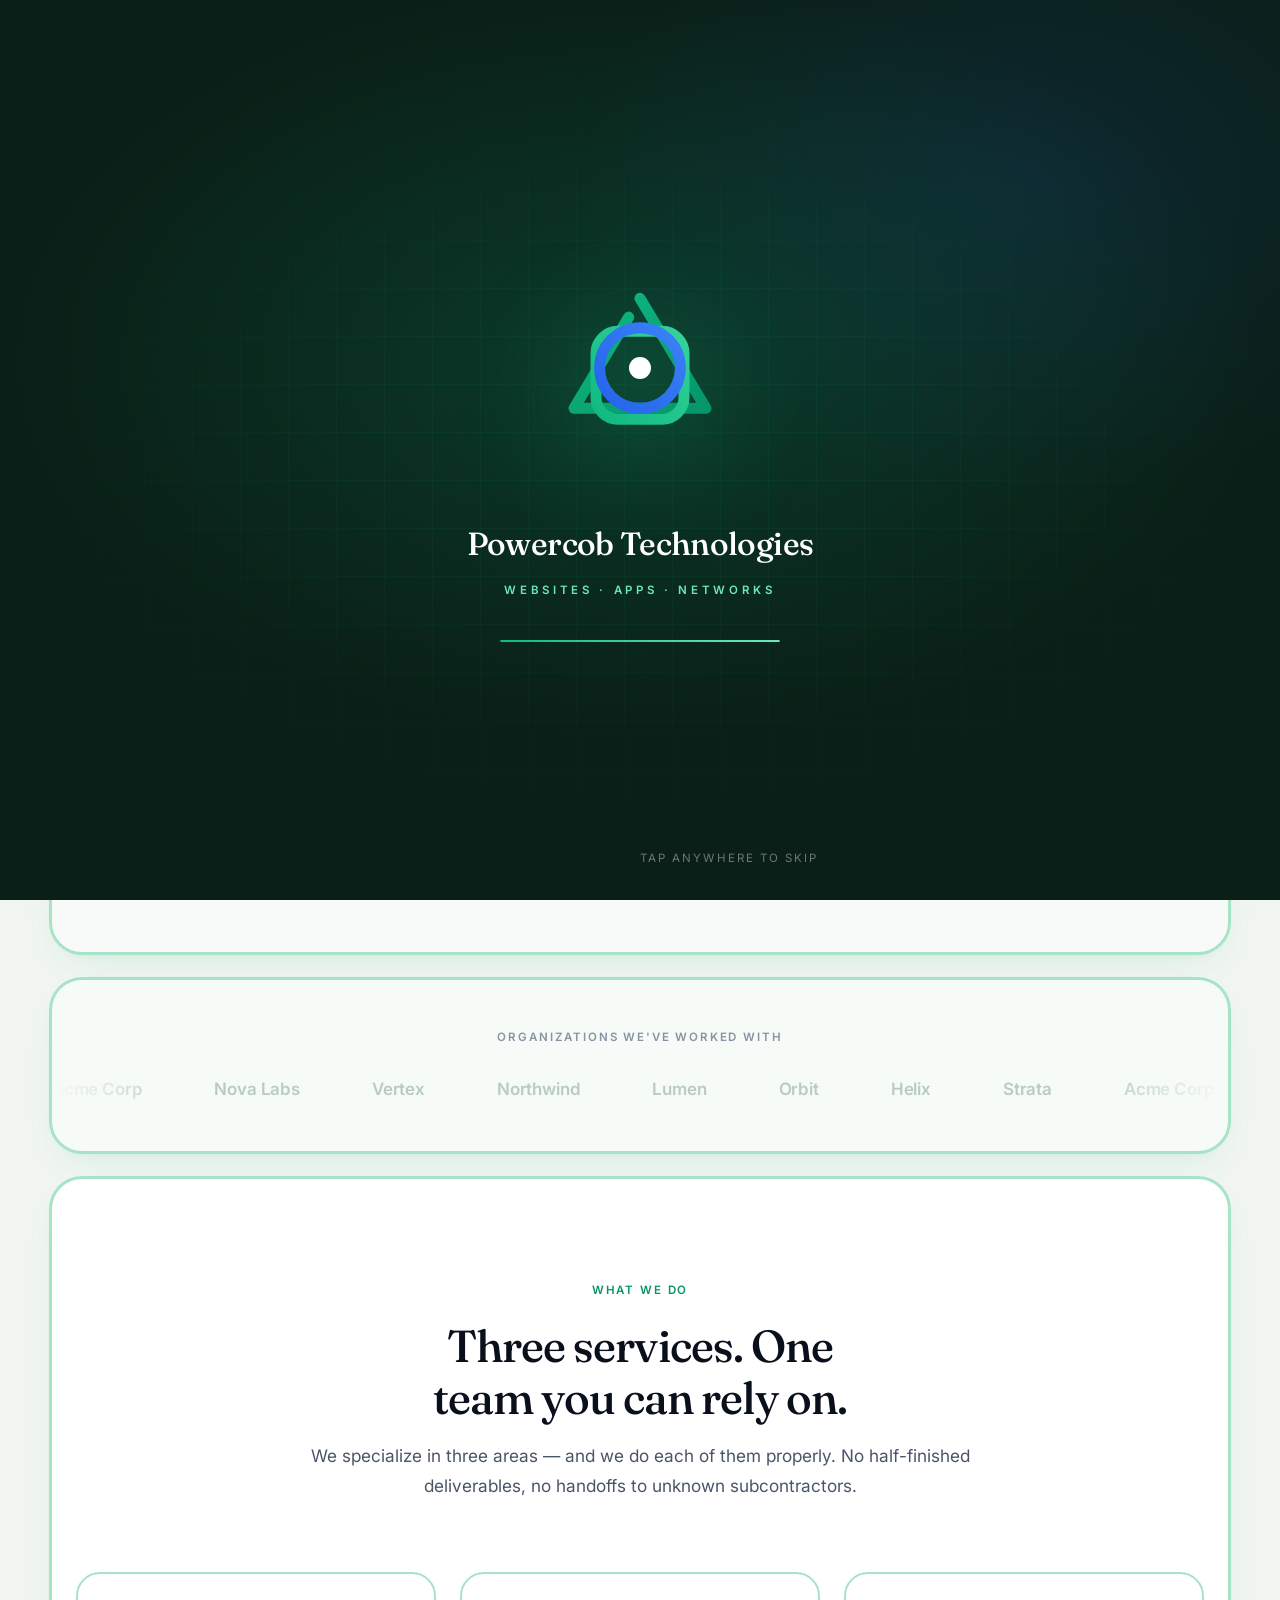
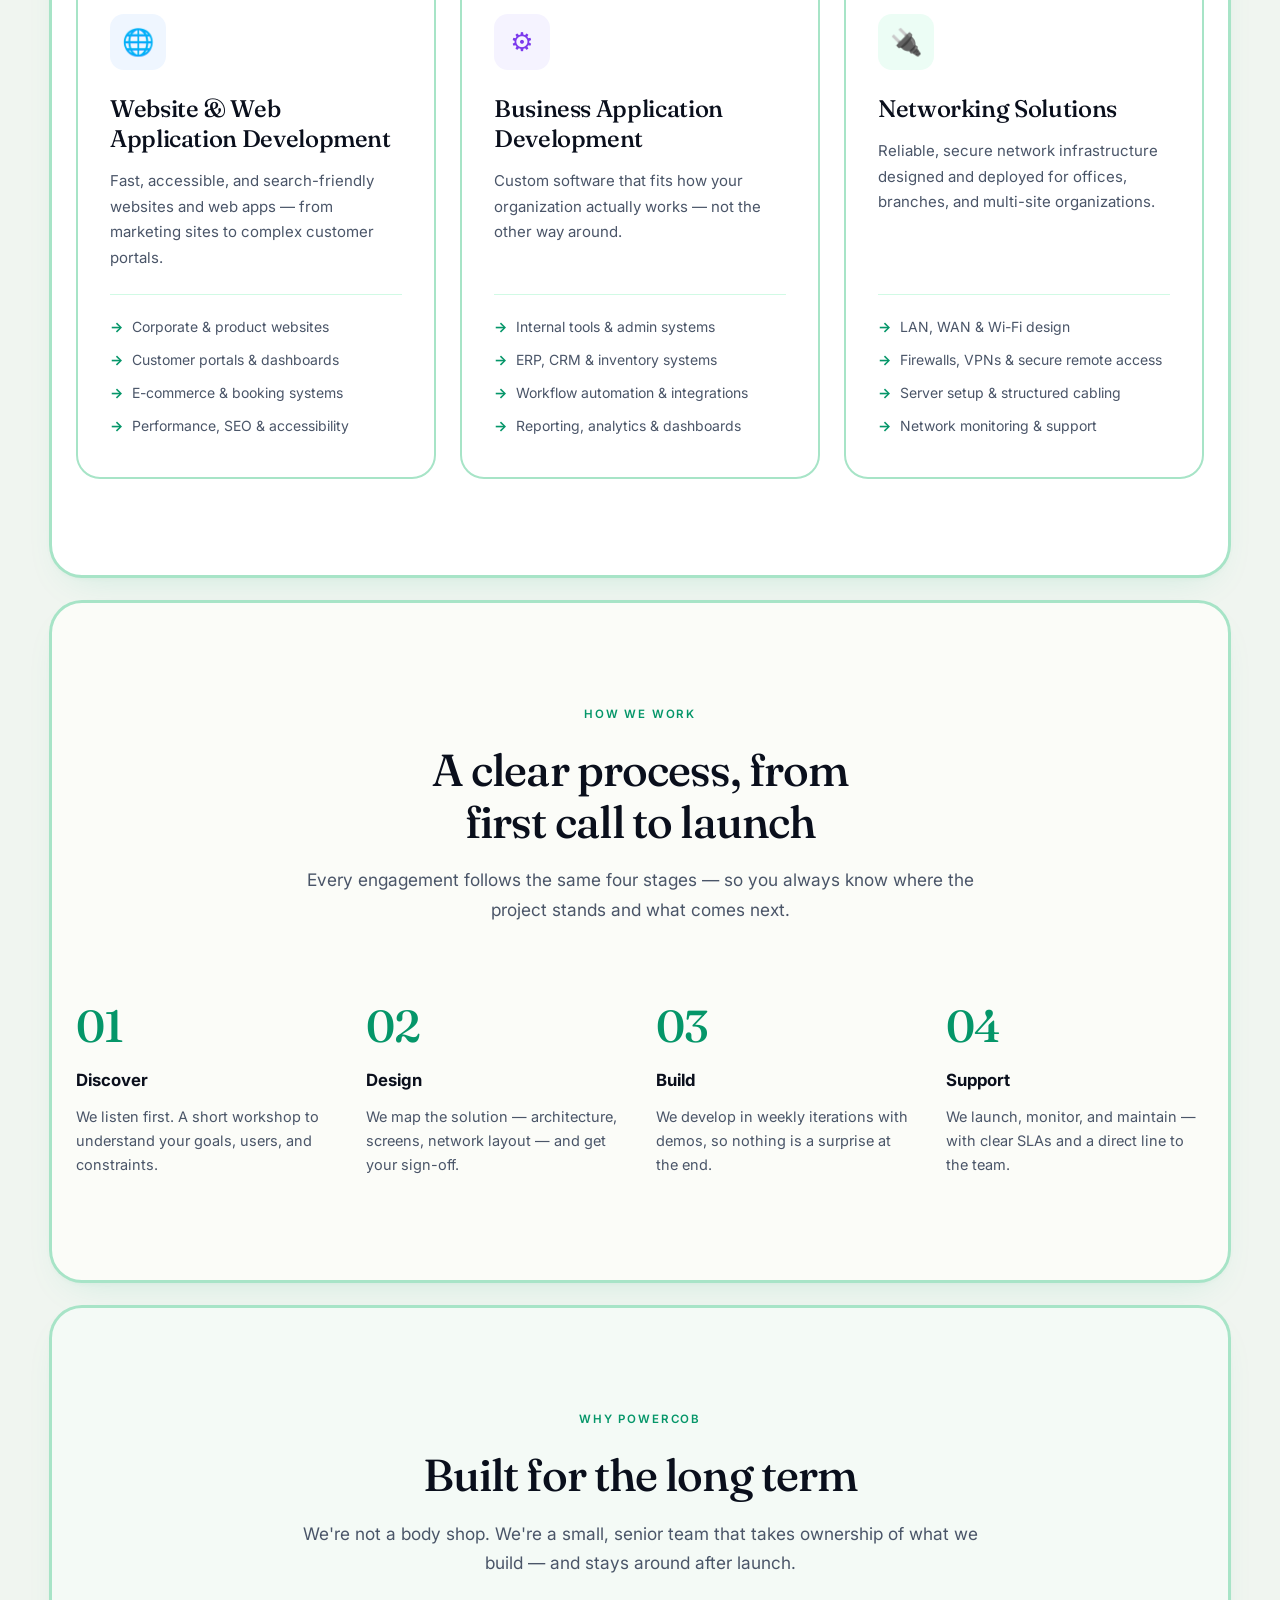
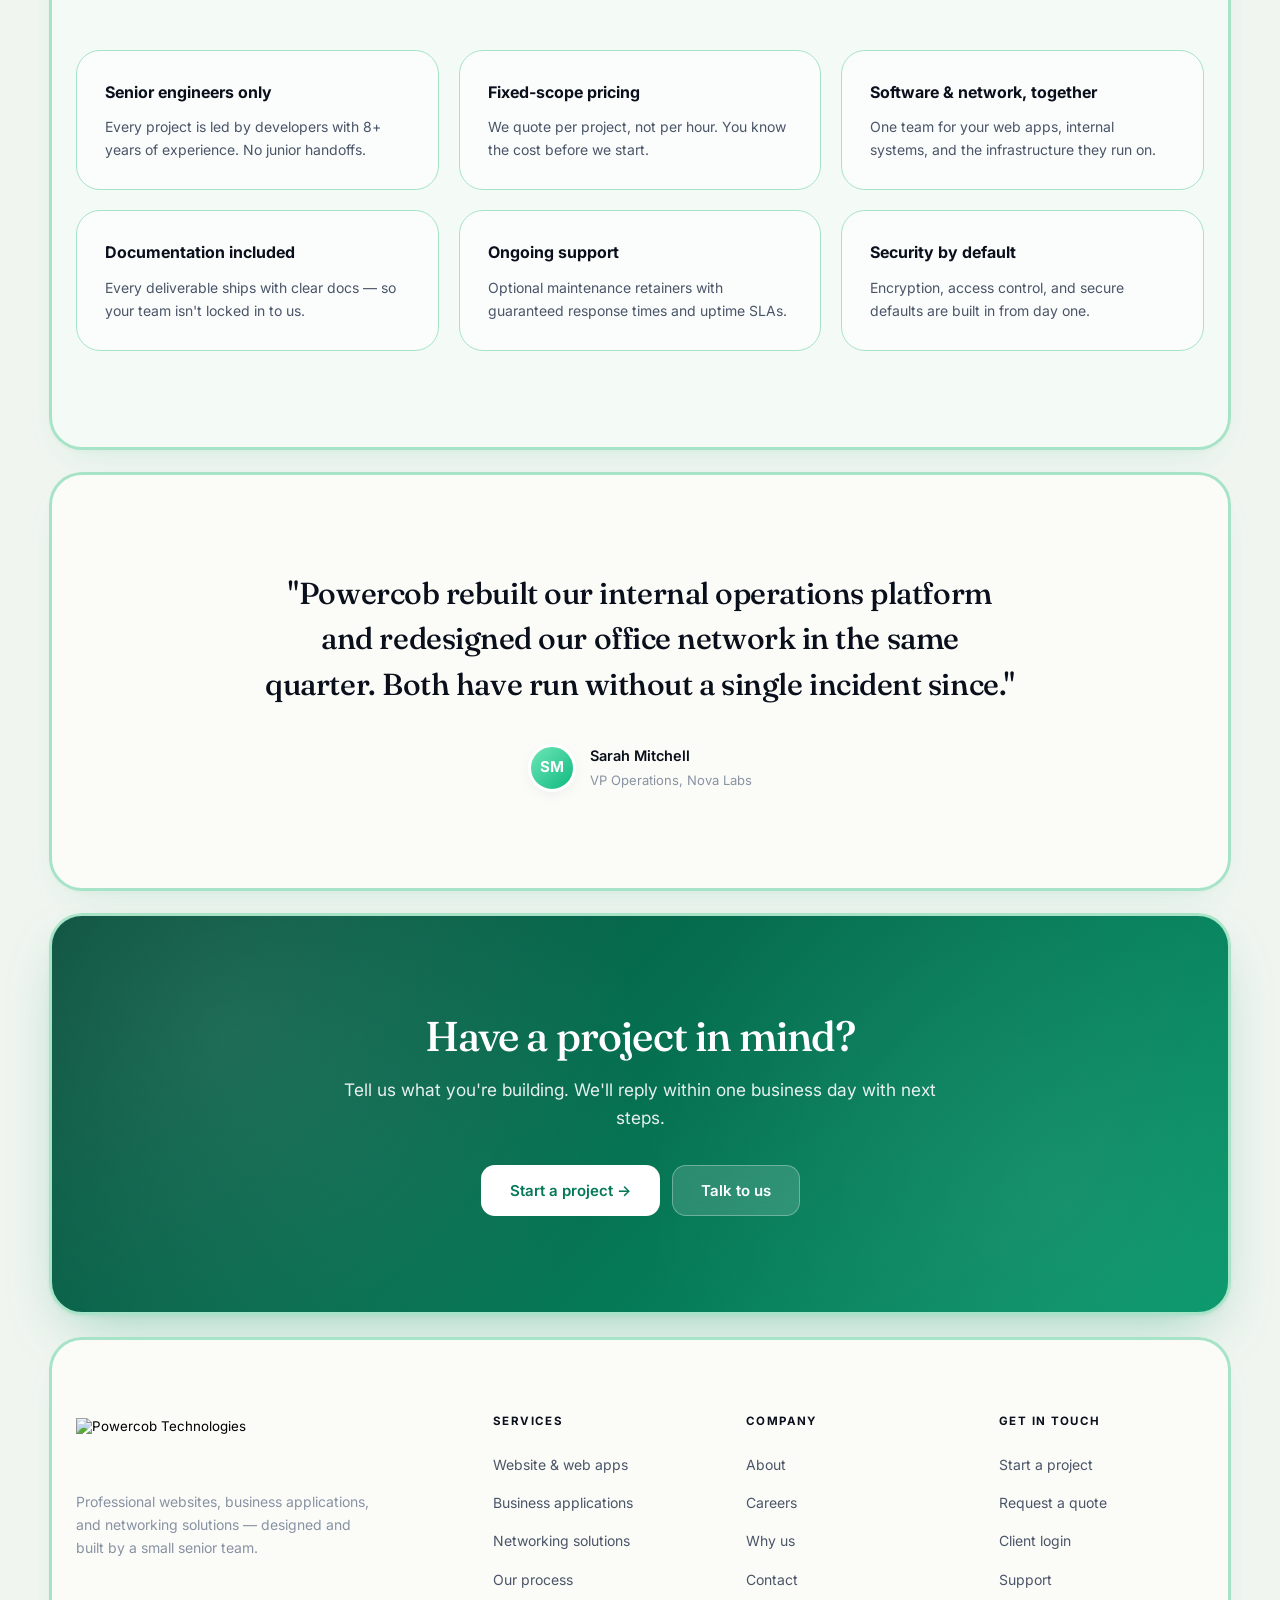
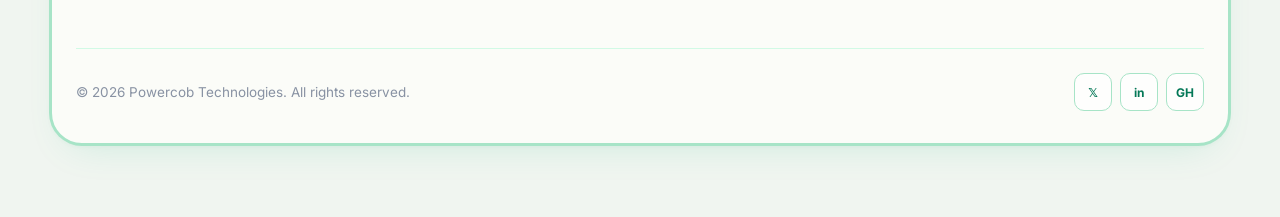
==== commit 6afa5131: "Update password visibility" ====
--- a/index.html
+++ b/index.html
@@ -898,6 +898,37 @@
       background: #fef2f2;
       border: 1.5px solid #fecaca;
       border-radius: 10px;
+    }
+
+    .password-wrap {
+      position: relative;
+    }
+    .password-wrap input {
+      padding-right: 46px; 
+    }
+    .password-toggle {
+      position: absolute;
+      top: 50%;
+      right: 6px;
+      transform: translateY(-50%);
+      width: 36px;
+      height: 36px;
+      display: grid;
+      place-items: center;
+      border: 0;
+      background: transparent;
+      color: var(--muted);
+      border-radius: 8px;
+      cursor: pointer;
+      transition: color .2s, background .2s;
+    }
+    .password-toggle:hover {
+      color: var(--green-2);
+      background: rgba(16,185,129,.08);
+    }
+    .password-toggle:focus-visible {
+      outline: 2px solid var(--green-2);
+      outline-offset: 2px;
     }
 
     .form-success { text-align: center; padding: 12px 0; display: none; }
@@ -1533,7 +1564,26 @@
   </div>
   <div class="field">
     <label for="signin-pass">Password</label>
-    <input id="signin-pass" type="password" placeholder="••••••••" autocomplete="current-password" required />
+    <div class="password-wrap">
+      <input id="signin-pass" type="password" placeholder="••••••••" autocomplete="current-password" required />
+      <button type="button" class="password-toggle" id="toggle-password"
+              aria-label="Show password" aria-pressed="false">
+        <!-- eye-off (hidden by default) -->
+        <svg class="icon-eye-off" width="20" height="20" viewBox="0 0 24 24" fill="none"
+            stroke="currentColor" stroke-width="2" stroke-linecap="round" stroke-linejoin="round" aria-hidden="true">
+          <path d="M17.94 17.94A10.07 10.07 0 0 1 12 20c-7 0-11-8-11-8a18.45 18.45 0 0 1 5.06-5.94"/>
+          <path d="M9.9 4.24A9.12 9.12 0 0 1 12 4c7 0 11 8 11 8a18.5 18.5 0 0 1-2.16 3.19"/>
+          <path d="M14.12 14.12a3 3 0 1 1-4.24-4.24"/>
+          <line x1="1" y1="1" x2="23" y2="23"/>
+        </svg>
+        <!-- eye (shown when password is visible) -->
+        <svg class="icon-eye" width="20" height="20" viewBox="0 0 24 24" fill="none"
+            stroke="currentColor" stroke-width="2" stroke-linecap="round" stroke-linejoin="round" aria-hidden="true" hidden>
+          <path d="M1 12s4-8 11-8 11 8 11 8-4 8-11 8-11-8-11-8z"/>
+          <circle cx="12" cy="12" r="3"/>
+        </svg>
+      </button>
+    </div>
   </div>
   <p id="signin-error" class="form-error" role="alert" hidden></p>
   <div class="modal-footer">
@@ -1779,6 +1829,20 @@
     const submit  = document.getElementById("signin-submit");
     const label   = submit.querySelector(".btn-label");
 
+    const toggleBtn = document.getElementById("toggle-password");
+    const eyeOff    = toggleBtn.querySelector(".icon-eye-off");
+    const eyeOn     = toggleBtn.querySelector(".icon-eye");
+
+    toggleBtn.addEventListener("click", () => {
+      const isHidden = passEl.type === "password";
+      passEl.type = isHidden ? "text" : "password";
+      eyeOff.hidden = isHidden;   // hide the "eye-off" icon
+      eyeOn.hidden  = !isHidden;  // show the "eye" icon
+      toggleBtn.setAttribute("aria-label", isHidden ? "Hide password" : "Show password");
+      toggleBtn.setAttribute("aria-pressed", String(isHidden));
+      passEl.focus();
+    });
+
     function showError(msg) {
       errEl.textContent = msg;
       errEl.hidden = false;
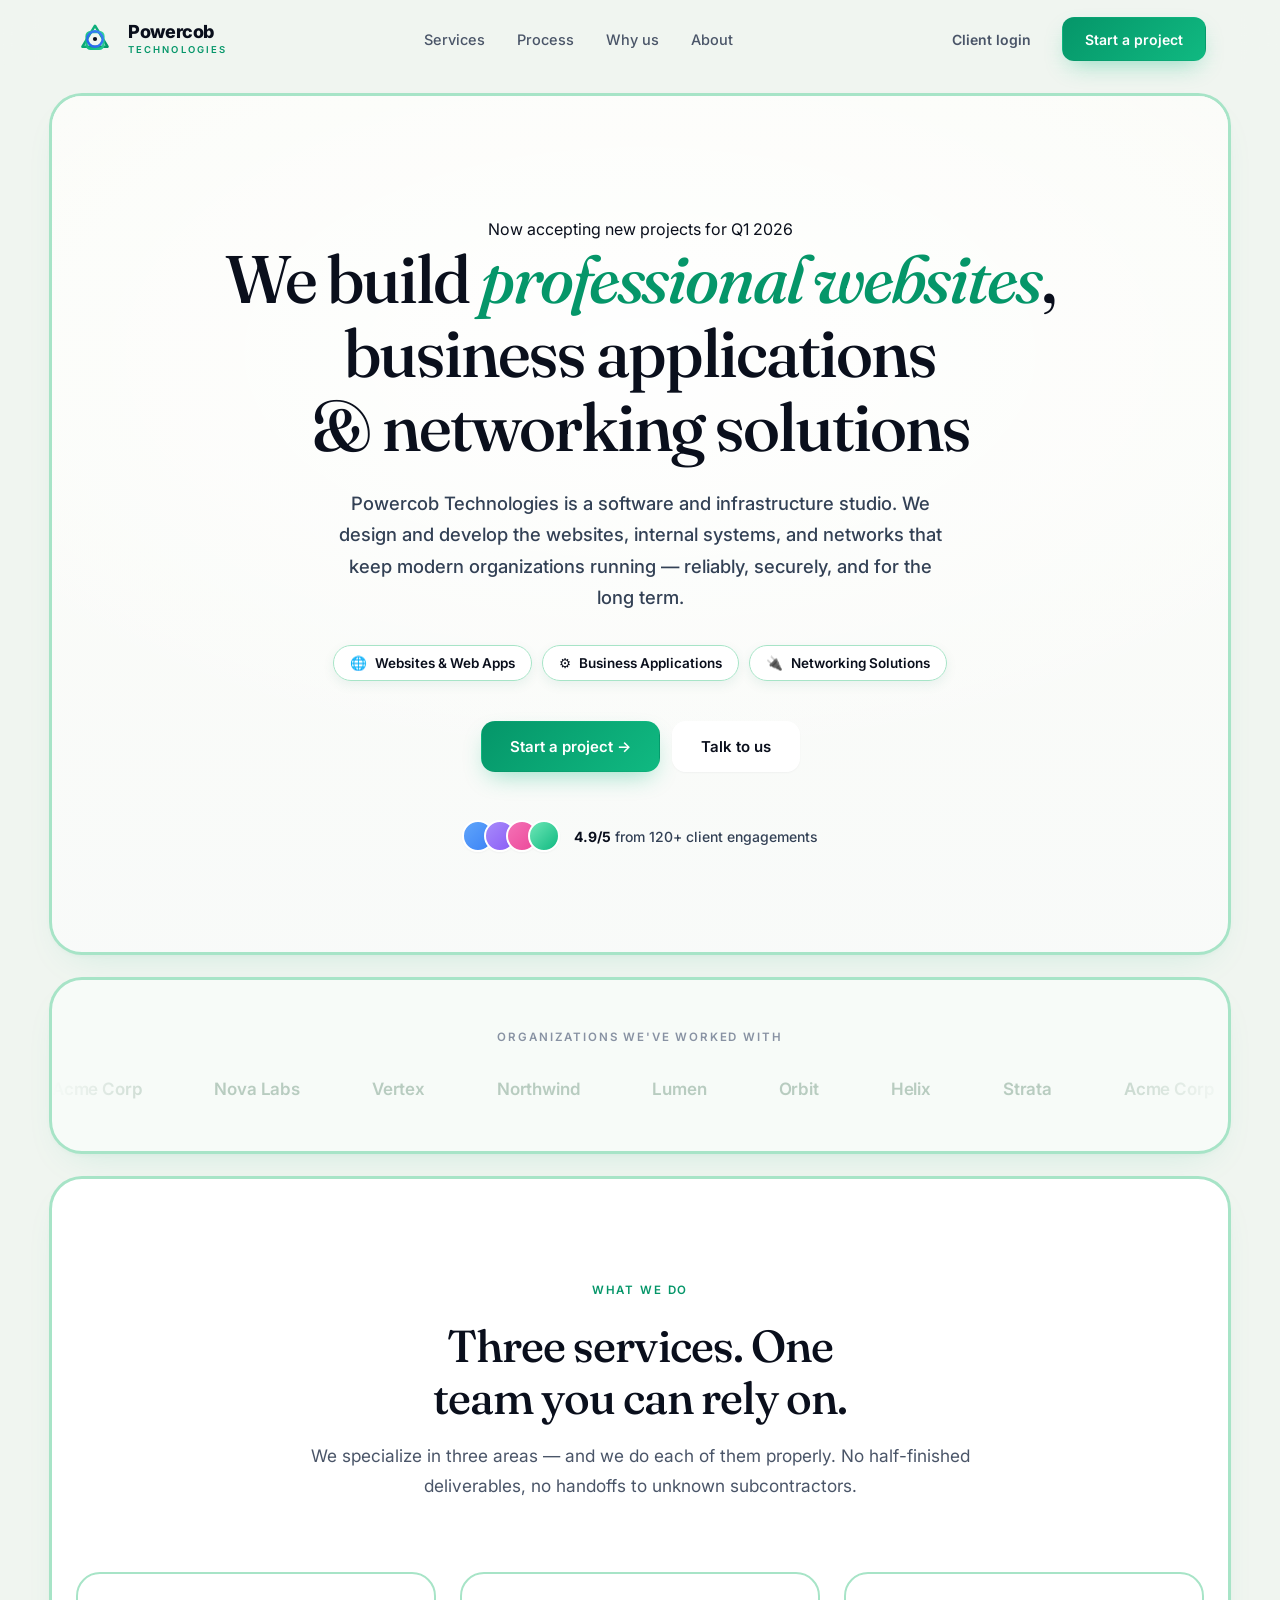
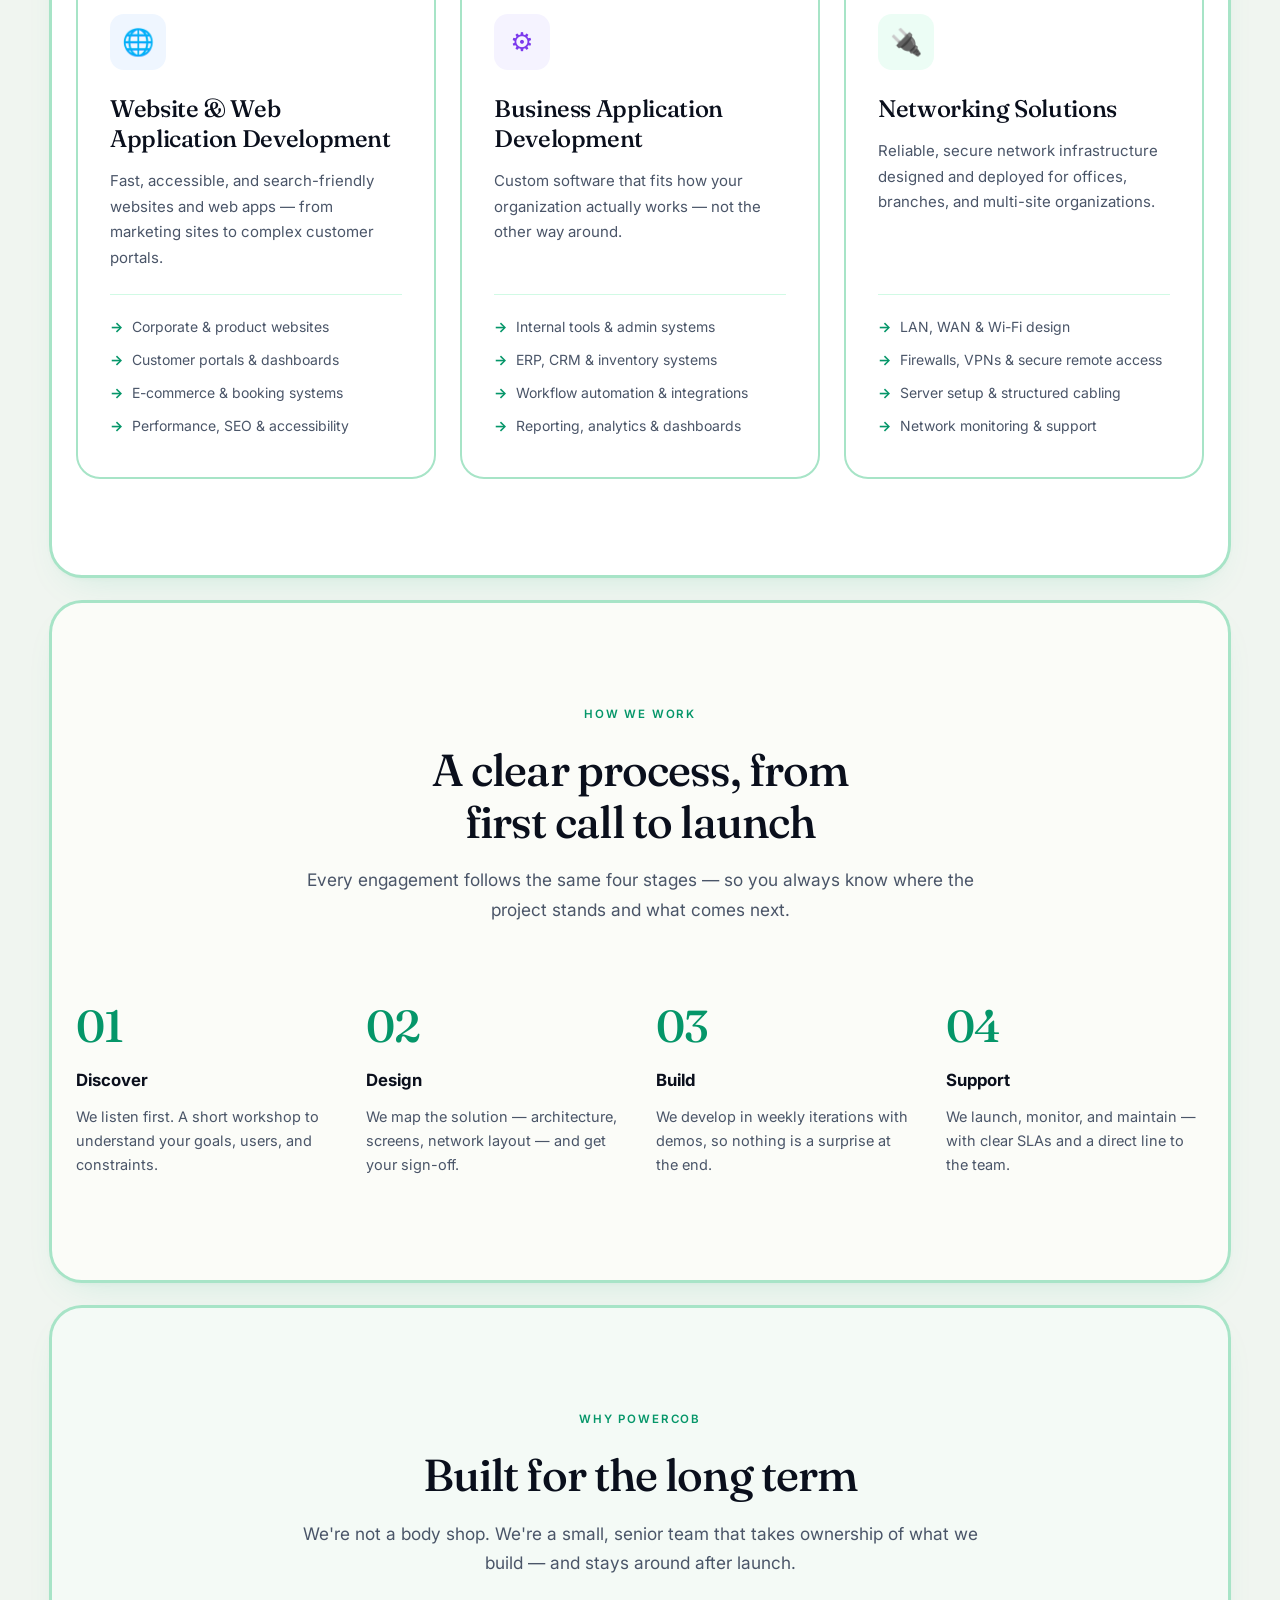
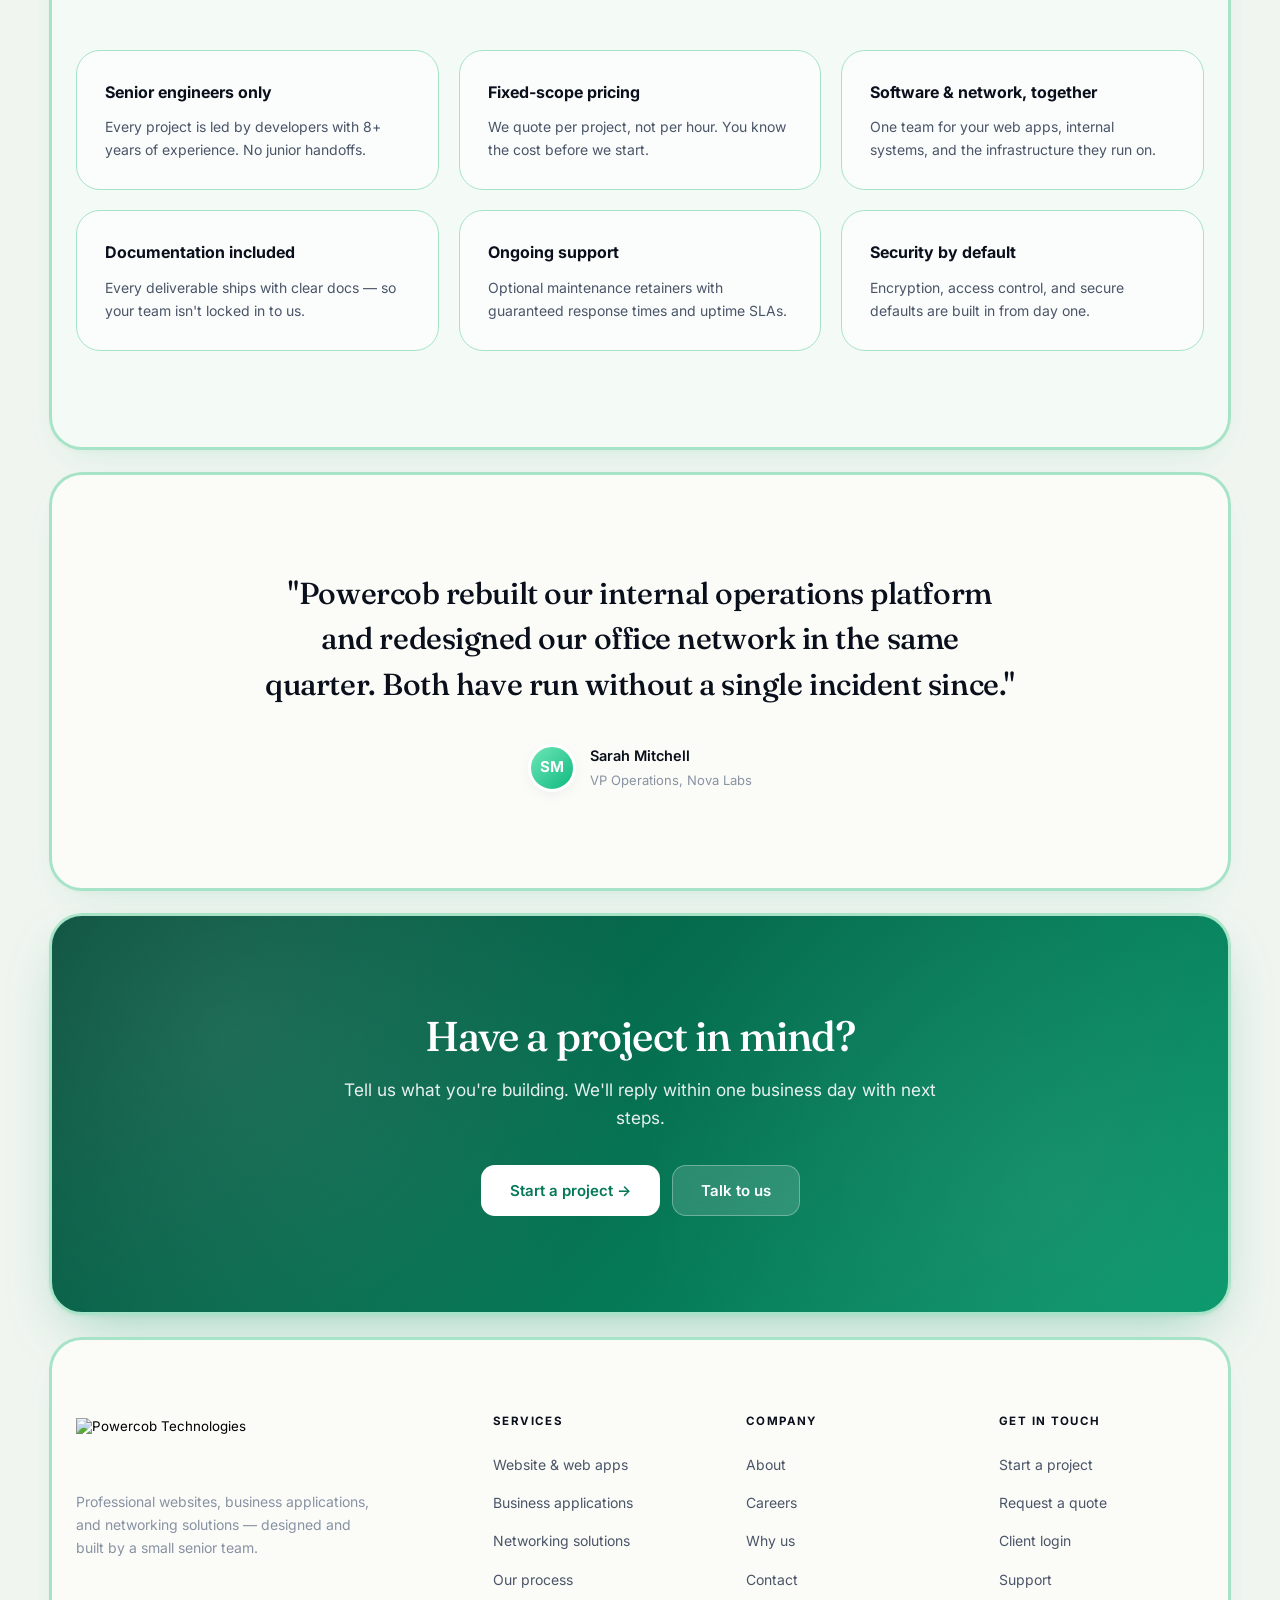
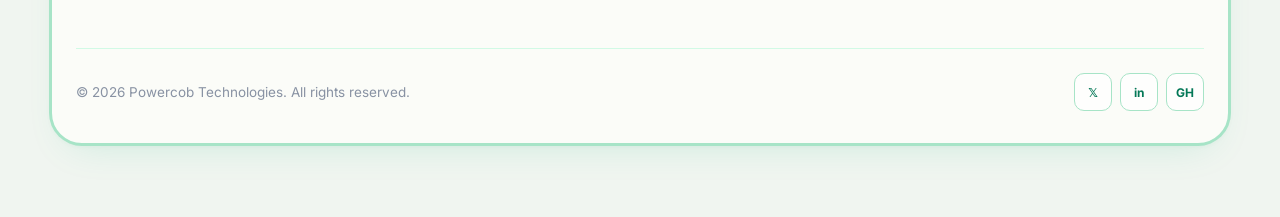
==== commit 3909bae2: "Correct visibility icon" ====
--- a/index.html
+++ b/index.html
@@ -929,6 +929,15 @@
     .password-toggle:focus-visible {
       outline: 2px solid var(--green-2);
       outline-offset: 2px;
+    }
+
+    .password-toggle .icon-eye-off,
+    .password-toggle .icon-eye { 
+      display: none; 
+    }
+    .password-toggle .icon-eye-off.is-visible,
+    .password-toggle .icon-eye.is-visible { 
+      display: block; 
     }
 
     .form-success { text-align: center; padding: 12px 0; display: none; }
@@ -1566,19 +1575,17 @@
     <label for="signin-pass">Password</label>
     <div class="password-wrap">
       <input id="signin-pass" type="password" placeholder="••••••••" autocomplete="current-password" required />
-      <button type="button" class="password-toggle" id="toggle-password"
-              aria-label="Show password" aria-pressed="false">
-        <!-- eye-off (hidden by default) -->
-        <svg class="icon-eye-off" width="20" height="20" viewBox="0 0 24 24" fill="none"
+        <button type="button" class="password-toggle" id="toggle-password"
+          aria-label="Show password" aria-pressed="false">
+        <svg class="icon-eye-off is-visible" width="20" height="20" viewBox="0 0 24 24" fill="none"
             stroke="currentColor" stroke-width="2" stroke-linecap="round" stroke-linejoin="round" aria-hidden="true">
           <path d="M17.94 17.94A10.07 10.07 0 0 1 12 20c-7 0-11-8-11-8a18.45 18.45 0 0 1 5.06-5.94"/>
           <path d="M9.9 4.24A9.12 9.12 0 0 1 12 4c7 0 11 8 11 8a18.5 18.5 0 0 1-2.16 3.19"/>
           <path d="M14.12 14.12a3 3 0 1 1-4.24-4.24"/>
           <line x1="1" y1="1" x2="23" y2="23"/>
         </svg>
-        <!-- eye (shown when password is visible) -->
         <svg class="icon-eye" width="20" height="20" viewBox="0 0 24 24" fill="none"
-            stroke="currentColor" stroke-width="2" stroke-linecap="round" stroke-linejoin="round" aria-hidden="true" hidden>
+            stroke="currentColor" stroke-width="2" stroke-linecap="round" stroke-linejoin="round" aria-hidden="true">
           <path d="M1 12s4-8 11-8 11 8 11 8-4 8-11 8-11-8-11-8z"/>
           <circle cx="12" cy="12" r="3"/>
         </svg>
@@ -1830,14 +1837,14 @@
     const label   = submit.querySelector(".btn-label");
 
     const toggleBtn = document.getElementById("toggle-password");
-    const eyeOff    = toggleBtn.querySelector(".icon-eye-off");
-    const eyeOn     = toggleBtn.querySelector(".icon-eye");
+    const iconOff   = toggleBtn.querySelector(".icon-eye-off");
+    const iconOn    = toggleBtn.querySelector(".icon-eye");
 
     toggleBtn.addEventListener("click", () => {
       const isHidden = passEl.type === "password";
       passEl.type = isHidden ? "text" : "password";
-      eyeOff.hidden = isHidden;   // hide the "eye-off" icon
-      eyeOn.hidden  = !isHidden;  // show the "eye" icon
+      iconOff.classList.toggle("is-visible", !isHidden);
+      iconOn.classList.toggle("is-visible", isHidden);
       toggleBtn.setAttribute("aria-label", isHidden ? "Hide password" : "Show password");
       toggleBtn.setAttribute("aria-pressed", String(isHidden));
       passEl.focus();
